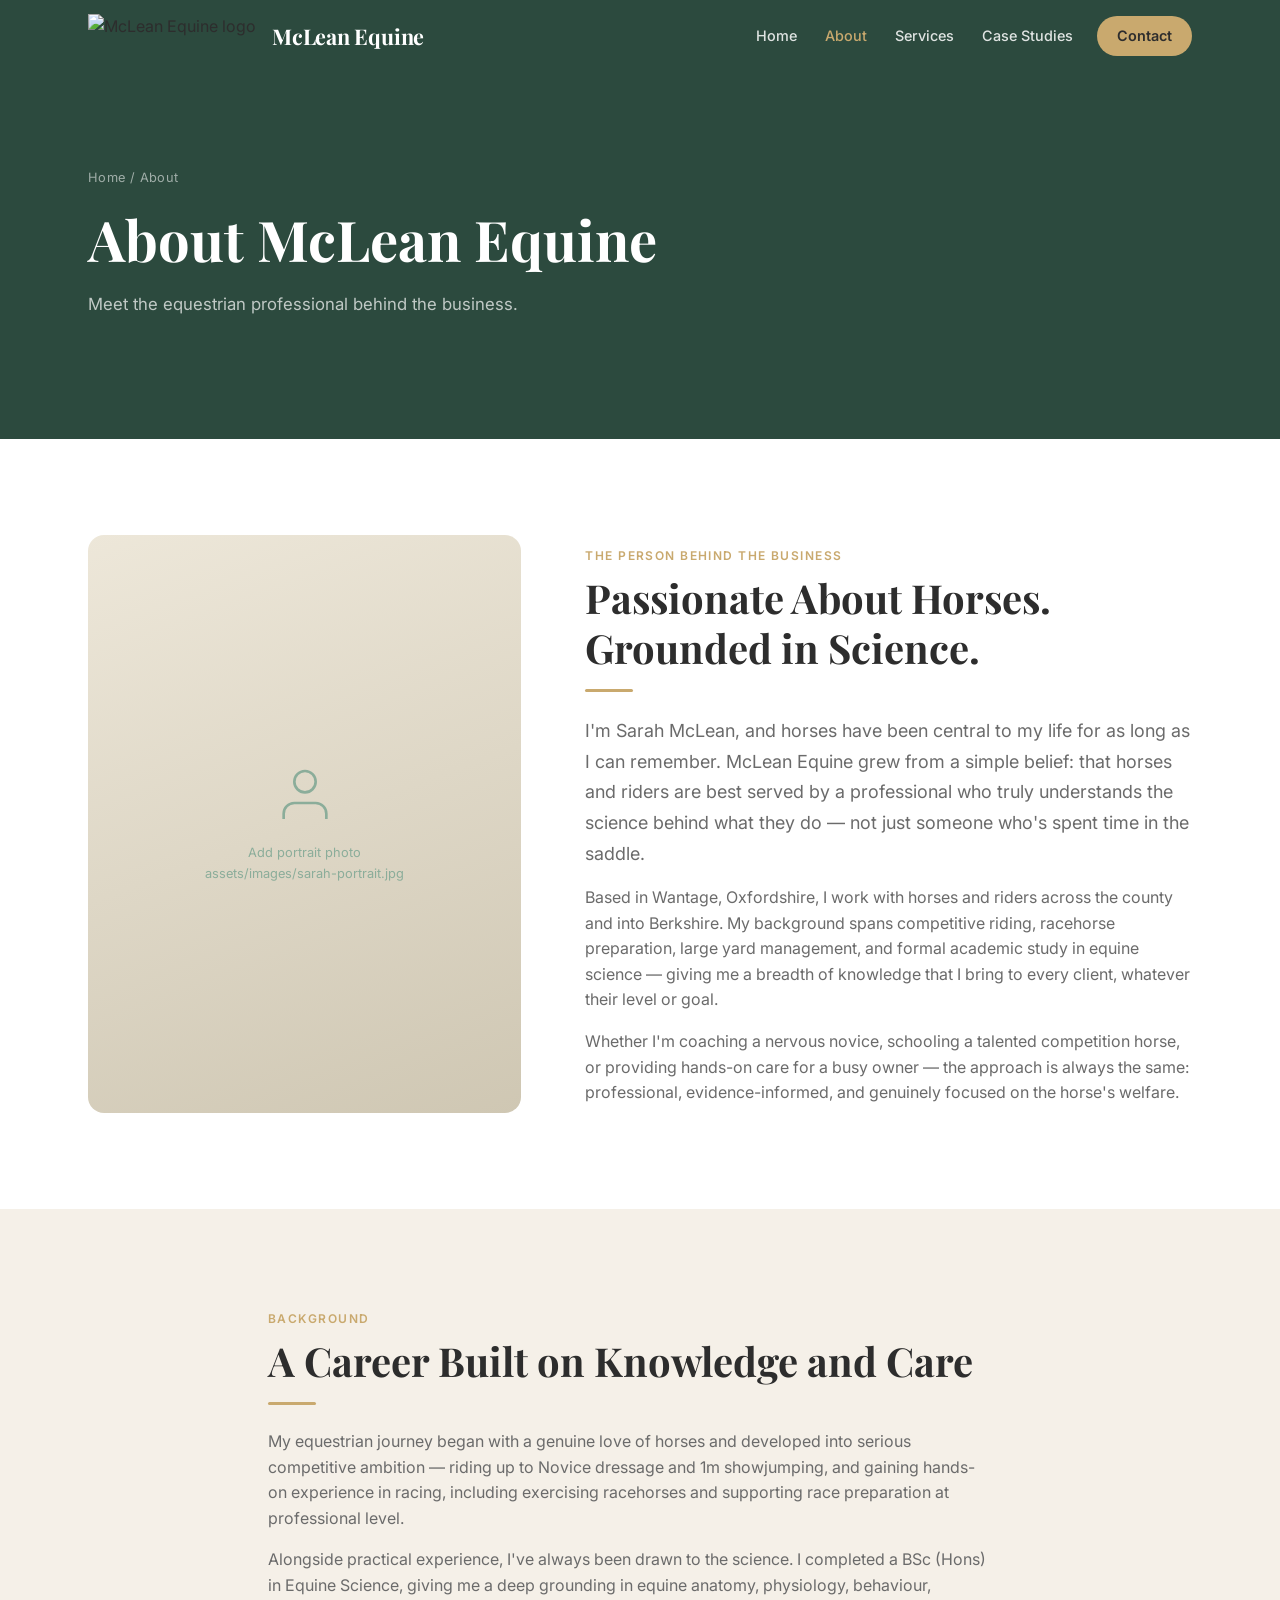
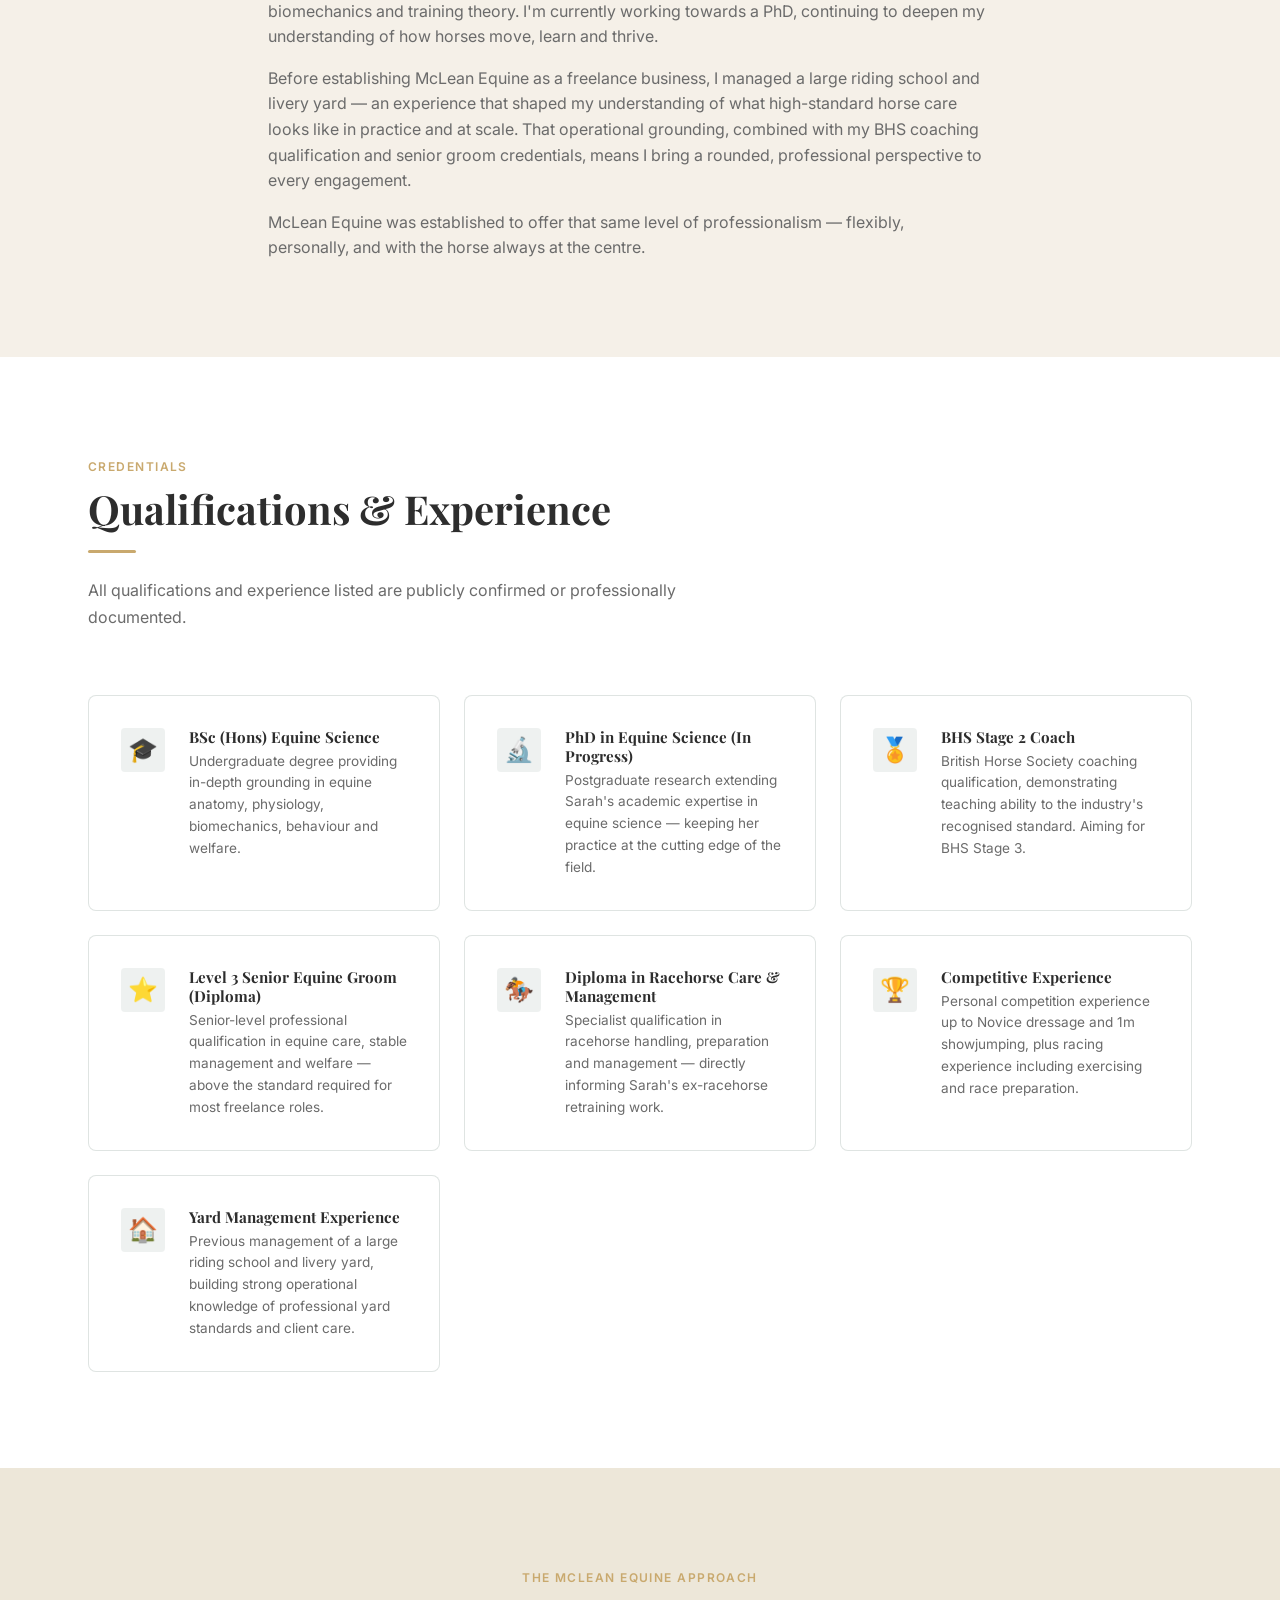
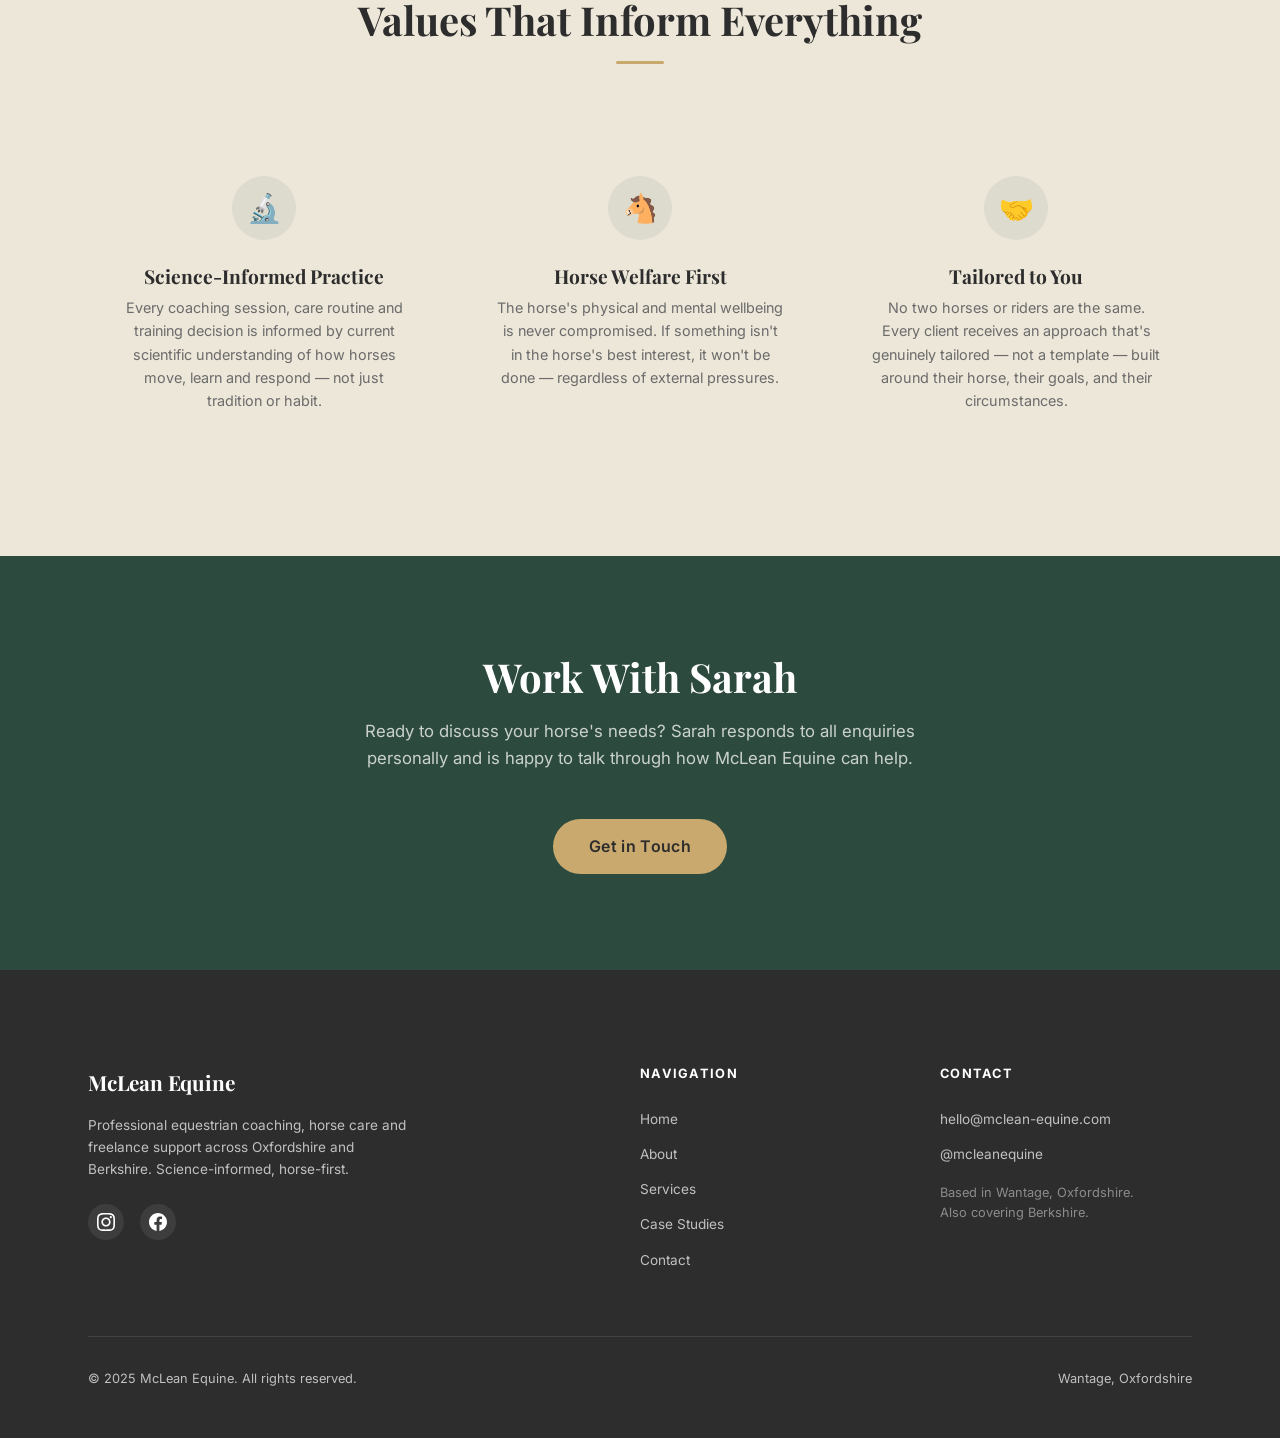
==== about.html @ bbc58761 "Build complete multi-page static McLean Equine website Agent-Logs-Url: https://github.com/Jadam00/Mc" ====
<!DOCTYPE html>
<html lang="en">
<head>
  <meta charset="UTF-8">
  <meta name="viewport" content="width=device-width, initial-scale=1.0">
  <title>About Sarah McLean | McLean Equine</title>
  <meta name="description" content="Meet Sarah McLean — BSc Equine Science, BHS Stage 2 Coach, Level 3 Senior Equine Groom. The person and qualifications behind McLean Equine in Oxfordshire.">
  <link rel="canonical" href="https://mclean-equine.com/about.html">
  <meta property="og:title" content="About Sarah McLean | McLean Equine">
  <meta property="og:description" content="Meet Sarah McLean — BSc Equine Science, BHS Stage 2 Coach, Level 3 Senior Equine Groom. The person and qualifications behind McLean Equine in Oxfordshire.">
  <meta property="og:type" content="website">
  <meta property="og:url" content="https://mclean-equine.com/about.html">
  <meta property="og:image" content="https://mclean-equine.com/assets/images/og-image.jpg">
  <meta name="twitter:card" content="summary_large_image">
  <link rel="preconnect" href="https://fonts.googleapis.com">
  <link rel="preconnect" href="https://fonts.gstatic.com" crossorigin>
  <link href="https://fonts.googleapis.com/css2?family=Playfair+Display:ital,wght@0,400;0,700;1,400&family=Inter:wght@400;500;600;700&display=swap" rel="stylesheet">
  <link rel="stylesheet" href="css/style.css">
</head>
<body>

  <a href="#main-content" class="skip-link">Skip to main content</a>

  <!-- ===================== HEADER ===================== -->
  <header class="site-header">
    <nav class="nav-container" aria-label="Main navigation">
      <div class="logo">
        <a href="index.html">
          <img src="assets/images/logo.png" alt="McLean Equine logo" class="logo-img">
          <span class="logo-text">McLean Equine</span>
        </a>
      </div>
      <button class="nav-toggle" aria-label="Toggle navigation" aria-expanded="false">
        <span></span><span></span><span></span>
      </button>
      <ul class="nav-links" role="list">
        <li><a href="index.html">Home</a></li>
        <li><a href="about.html">About</a></li>
        <li><a href="services.html">Services</a></li>
        <li><a href="case-studies.html">Case Studies</a></li>
        <li><a href="contact.html" class="nav-cta">Contact</a></li>
      </ul>
    </nav>
  </header>

  <main id="main-content">

    <!-- ===================== PAGE HERO ===================== -->
    <section class="page-hero">
      <div class="container">
        <p class="breadcrumb"><a href="index.html">Home</a> / About</p>
        <h1>About McLean Equine</h1>
        <p class="hero-subtitle">Meet the equestrian professional behind the business.</p>
      </div>
    </section>

    <!-- ===================== PERSONAL INTRO ===================== -->
    <section class="section bg-white">
      <div class="container">
        <div class="about-intro">
          <div class="about-image reveal">
            <div class="about-image-placeholder" aria-hidden="true">
              <!-- Replace with: assets/images/sarah-portrait.jpg -->
              <svg viewBox="0 0 24 24" fill="none" stroke="currentColor" stroke-width="1" width="64" height="64" aria-hidden="true">
                <path d="M20 21v-2a4 4 0 0 0-4-4H8a4 4 0 0 0-4 4v2"/><circle cx="12" cy="7" r="4"/>
              </svg>
              <span>Add portrait photo<br>assets/images/sarah-portrait.jpg</span>
            </div>
          </div>
          <div class="reveal">
            <span class="section-eyebrow">The Person Behind the Business</span>
            <h2 class="section-title">Passionate About Horses. Grounded in Science.</h2>
            <div class="section-rule left"></div>
            <p class="lead" style="margin-bottom:1rem">
              I'm Sarah McLean, and horses have been central to my life for as long as I can remember. McLean Equine grew from a simple belief: that horses and riders are best served by a professional who truly understands the science behind what they do — not just someone who's spent time in the saddle.
            </p>
            <p style="color:var(--color-text-light);margin-bottom:1rem">
              Based in Wantage, Oxfordshire, I work with horses and riders across the county and into Berkshire. My background spans competitive riding, racehorse preparation, large yard management, and formal academic study in equine science — giving me a breadth of knowledge that I bring to every client, whatever their level or goal.
            </p>
            <p style="color:var(--color-text-light)">
              Whether I'm coaching a nervous novice, schooling a talented competition horse, or providing hands-on care for a busy owner — the approach is always the same: professional, evidence-informed, and genuinely focused on the horse's welfare.
            </p>
          </div>
        </div>
      </div>
    </section>

    <!-- ===================== THE STORY ===================== -->
    <section class="section bg-cream">
      <div class="container" style="max-width:840px">
        <span class="section-eyebrow">Background</span>
        <h2 class="section-title">A Career Built on Knowledge and Care</h2>
        <div class="section-rule left"></div>
        <div class="reveal" style="display:flex;flex-direction:column;gap:1rem">
          <p style="color:var(--color-text-light)">
            My equestrian journey began with a genuine love of horses and developed into serious competitive ambition — riding up to Novice dressage and 1m showjumping, and gaining hands-on experience in racing, including exercising racehorses and supporting race preparation at professional level.
          </p>
          <p style="color:var(--color-text-light)">
            Alongside practical experience, I've always been drawn to the science. I completed a BSc (Hons) in Equine Science, giving me a deep grounding in equine anatomy, physiology, behaviour, biomechanics and training theory. I'm currently working towards a PhD, continuing to deepen my understanding of how horses move, learn and thrive.
          </p>
          <p style="color:var(--color-text-light)">
            Before establishing McLean Equine as a freelance business, I managed a large riding school and livery yard — an experience that shaped my understanding of what high-standard horse care looks like in practice and at scale. That operational grounding, combined with my BHS coaching qualification and senior groom credentials, means I bring a rounded, professional perspective to every engagement.
          </p>
          <p style="color:var(--color-text-light)">
            McLean Equine was established to offer that same level of professionalism — flexibly, personally, and with the horse always at the centre.
          </p>
        </div>
      </div>
    </section>

    <!-- ===================== QUALIFICATIONS ===================== -->
    <section class="section bg-white">
      <div class="container">
        <div class="section-header">
          <span class="section-eyebrow">Credentials</span>
          <h2 class="section-title">Qualifications &amp; Experience</h2>
          <div class="section-rule left"></div>
          <p class="section-subtitle">All qualifications and experience listed are publicly confirmed or professionally documented.</p>
        </div>
        <div class="qual-grid">
          <div class="qual-card reveal">
            <div class="qual-icon" aria-hidden="true">🎓</div>
            <div>
              <h4>BSc (Hons) Equine Science</h4>
              <p>Undergraduate degree providing in-depth grounding in equine anatomy, physiology, biomechanics, behaviour and welfare.</p>
            </div>
          </div>
          <div class="qual-card reveal">
            <div class="qual-icon" aria-hidden="true">🔬</div>
            <div>
              <h4>PhD in Equine Science (In Progress)</h4>
              <p>Postgraduate research extending Sarah's academic expertise in equine science — keeping her practice at the cutting edge of the field.</p>
            </div>
          </div>
          <div class="qual-card reveal">
            <div class="qual-icon" aria-hidden="true">🏅</div>
            <div>
              <h4>BHS Stage 2 Coach</h4>
              <p>British Horse Society coaching qualification, demonstrating teaching ability to the industry's recognised standard. Aiming for BHS Stage 3.</p>
            </div>
          </div>
          <div class="qual-card reveal">
            <div class="qual-icon" aria-hidden="true">⭐</div>
            <div>
              <h4>Level 3 Senior Equine Groom (Diploma)</h4>
              <p>Senior-level professional qualification in equine care, stable management and welfare — above the standard required for most freelance roles.</p>
            </div>
          </div>
          <div class="qual-card reveal">
            <div class="qual-icon" aria-hidden="true">🏇</div>
            <div>
              <h4>Diploma in Racehorse Care &amp; Management</h4>
              <p>Specialist qualification in racehorse handling, preparation and management — directly informing Sarah's ex-racehorse retraining work.</p>
            </div>
          </div>
          <div class="qual-card reveal">
            <div class="qual-icon" aria-hidden="true">🏆</div>
            <div>
              <h4>Competitive Experience</h4>
              <p>Personal competition experience up to Novice dressage and 1m showjumping, plus racing experience including exercising and race preparation.</p>
            </div>
          </div>
          <div class="qual-card reveal">
            <div class="qual-icon" aria-hidden="true">🏠</div>
            <div>
              <h4>Yard Management Experience</h4>
              <p>Previous management of a large riding school and livery yard, building strong operational knowledge of professional yard standards and client care.</p>
            </div>
          </div>
        </div>
      </div>
    </section>

    <!-- ===================== VALUES ===================== -->
    <section class="section bg-cream-dark">
      <div class="container">
        <div class="section-header centered">
          <span class="section-eyebrow">The McLean Equine Approach</span>
          <h2 class="section-title">Values That Inform Everything</h2>
          <div class="section-rule centered"></div>
        </div>
        <div class="trust-grid">
          <div class="trust-card reveal">
            <div class="trust-icon" aria-hidden="true">🔬</div>
            <h3>Science-Informed Practice</h3>
            <p>Every coaching session, care routine and training decision is informed by current scientific understanding of how horses move, learn and respond — not just tradition or habit.</p>
          </div>
          <div class="trust-card reveal">
            <div class="trust-icon" aria-hidden="true">🐴</div>
            <h3>Horse Welfare First</h3>
            <p>The horse's physical and mental wellbeing is never compromised. If something isn't in the horse's best interest, it won't be done — regardless of external pressures.</p>
          </div>
          <div class="trust-card reveal">
            <div class="trust-icon" aria-hidden="true">🤝</div>
            <h3>Tailored to You</h3>
            <p>No two horses or riders are the same. Every client receives an approach that's genuinely tailored — not a template — built around their horse, their goals, and their circumstances.</p>
          </div>
        </div>
      </div>
    </section>

    <!-- ===================== CTA ===================== -->
    <section class="cta-section">
      <div class="container">
        <h2>Work With Sarah</h2>
        <p>Ready to discuss your horse's needs? Sarah responds to all enquiries personally and is happy to talk through how McLean Equine can help.</p>
        <a href="contact.html" class="btn btn-primary btn-lg">Get in Touch</a>
      </div>
    </section>

  </main>

  <!-- ===================== FOOTER ===================== -->
  <footer class="site-footer">
    <div class="container">
      <div class="footer-grid">
        <div class="footer-brand">
          <span class="logo-text">McLean Equine</span>
          <p>Professional equestrian coaching, horse care and freelance support across Oxfordshire and Berkshire. Science-informed, horse-first.</p>
          <div class="footer-socials">
            <a href="https://www.instagram.com/mcleanequine/" aria-label="McLean Equine on Instagram" rel="noopener noreferrer" target="_blank">
              <svg viewBox="0 0 24 24" aria-hidden="true"><path d="M12 2.163c3.204 0 3.584.012 4.85.07 3.252.148 4.771 1.691 4.919 4.919.058 1.265.069 1.645.069 4.849 0 3.205-.012 3.584-.069 4.849-.149 3.225-1.664 4.771-4.919 4.919-1.266.058-1.644.07-4.85.07-3.204 0-3.584-.012-4.849-.07-3.26-.149-4.771-1.699-4.919-4.92-.058-1.265-.07-1.644-.07-4.849 0-3.204.013-3.583.07-4.849.149-3.227 1.664-4.771 4.919-4.919 1.266-.057 1.645-.069 4.849-.069zm0-2.163c-3.259 0-3.667.014-4.947.072-4.358.2-6.78 2.618-6.98 6.98-.059 1.281-.073 1.689-.073 4.948 0 3.259.014 3.668.072 4.948.2 4.358 2.618 6.78 6.98 6.98 1.281.058 1.689.072 4.948.072 3.259 0 3.668-.014 4.948-.072 4.354-.2 6.782-2.618 6.979-6.98.059-1.28.073-1.689.073-4.948 0-3.259-.014-3.667-.072-4.947-.196-4.354-2.617-6.78-6.979-6.98-1.281-.059-1.69-.073-4.949-.073zm0 5.838c-3.403 0-6.162 2.759-6.162 6.162s2.759 6.163 6.162 6.163 6.162-2.759 6.162-6.163c0-3.403-2.759-6.162-6.162-6.162zm0 10.162c-2.209 0-4-1.79-4-4 0-2.209 1.791-4 4-4s4 1.791 4 4c0 2.21-1.791 4-4 4zm6.406-11.845c-.796 0-1.441.645-1.441 1.44s.645 1.44 1.441 1.44c.795 0 1.439-.645 1.439-1.44s-.644-1.44-1.439-1.44z"/></svg>
            </a>
            <a href="https://www.facebook.com/mcleanequine/" aria-label="McLean Equine on Facebook" rel="noopener noreferrer" target="_blank">
              <svg viewBox="0 0 24 24" aria-hidden="true"><path d="M24 12.073c0-6.627-5.373-12-12-12s-12 5.373-12 12c0 5.99 4.388 10.954 10.125 11.854v-8.385H7.078v-3.47h3.047V9.43c0-3.007 1.792-4.669 4.533-4.669 1.312 0 2.686.235 2.686.235v2.953H15.83c-1.491 0-1.956.925-1.956 1.874v2.25h3.328l-.532 3.47h-2.796v8.385C19.612 23.027 24 18.062 24 12.073z"/></svg>
            </a>
          </div>
        </div>
        <div class="footer-col">
          <h4>Navigation</h4>
          <ul>
            <li><a href="index.html">Home</a></li>
            <li><a href="about.html">About</a></li>
            <li><a href="services.html">Services</a></li>
            <li><a href="case-studies.html">Case Studies</a></li>
            <li><a href="contact.html">Contact</a></li>
          </ul>
        </div>
        <div class="footer-col">
          <h4>Contact</h4>
          <ul>
            <li><a href="mailto:hello@mclean-equine.com">hello@mclean-equine.com</a></li>
            <li><a href="https://www.instagram.com/mcleanequine/" rel="noopener noreferrer" target="_blank">@mcleanequine</a></li>
          </ul>
          <p style="margin-top:1rem;font-size:0.8rem;color:rgba(255,255,255,0.45)">Based in Wantage, Oxfordshire.<br>Also covering Berkshire.</p>
        </div>
      </div>
      <div class="footer-bottom">
        <span>© 2025 McLean Equine. All rights reserved.</span>
        <span>Wantage, Oxfordshire</span>
      </div>
    </div>
  </footer>

  <script src="js/main.js"></script>
</body>
</html>
---- css/style.css ----
/* ============================================================
   McLean Equine — style.css
   ============================================================ */

/* ------------------------------------------------------------
   Custom Properties
   ------------------------------------------------------------ */
:root {
  /* Colours */
  --color-green:      #2C4A3E;
  --color-green-dark: #1e3329;
  --color-charcoal:   #2D2D2D;
  --color-cream:      #F5F0E8;
  --color-cream-dark: #ede7d9;
  --color-sage:       #8BAD9A;
  --color-gold:       #C9A96E;
  --color-gold-dark:  #b8934f;
  --color-white:      #FFFFFF;
  --color-text-light: #6b6b6b;
  --color-border:     rgba(44, 74, 62, 0.15);

  /* Typography */
  --font-heading: 'Playfair Display', Georgia, serif;
  --font-body:    'Inter', system-ui, -apple-system, sans-serif;

  /* Spacing scale */
  --space-xs:  0.5rem;
  --space-sm:  1rem;
  --space-md:  1.5rem;
  --space-lg:  2rem;
  --space-xl:  3rem;
  --space-2xl: 4rem;
  --space-3xl: 6rem;

  /* Shadows */
  --shadow-sm: 0 1px 3px rgba(0,0,0,0.08), 0 1px 2px rgba(0,0,0,0.04);
  --shadow-md: 0 4px 12px rgba(0,0,0,0.12), 0 2px 4px rgba(0,0,0,0.06);
  --shadow-lg: 0 8px 32px rgba(0,0,0,0.16), 0 4px 8px rgba(0,0,0,0.08);

  /* Transitions */
  --transition-fast: 150ms ease;
  --transition-base: 250ms ease;
  --transition-slow: 400ms ease;

  /* Radii */
  --radius-sm:   4px;
  --radius-md:   8px;
  --radius-lg:   16px;
  --radius-full: 9999px;

  /* Layout */
  --max-width:     1200px;
  --header-height: 72px;
}

/* ------------------------------------------------------------
   Reset / Base
   ------------------------------------------------------------ */
*, *::before, *::after {
  box-sizing: border-box;
  margin: 0;
  padding: 0;
}

html {
  font-size: 16px;
  -webkit-text-size-adjust: 100%;
}

@media (prefers-reduced-motion: no-preference) {
  html { scroll-behavior: smooth; }
}

body {
  font-family: var(--font-body);
  color: var(--color-charcoal);
  background-color: var(--color-cream);
  line-height: 1.6;
  -webkit-font-smoothing: antialiased;
  -moz-osx-font-smoothing: grayscale;
}

img, svg { display: block; max-width: 100%; }
a { color: inherit; text-decoration: none; }
ul { list-style: none; }
button { cursor: pointer; font-family: inherit; border: none; background: none; }

/* ------------------------------------------------------------
   Skip link
   ------------------------------------------------------------ */
.skip-link {
  position: absolute;
  top: -100%;
  left: 0;
  padding: var(--space-xs) var(--space-sm);
  background: var(--color-gold);
  color: var(--color-charcoal);
  font-weight: 600;
  z-index: 9999;
  border-radius: 0 0 var(--radius-sm) 0;
}
.skip-link:focus { top: 0; }

/* ------------------------------------------------------------
   Typography
   ------------------------------------------------------------ */
h1, h2, h3, h4, h5, h6 {
  font-family: var(--font-heading);
  line-height: 1.25;
  color: var(--color-charcoal);
}

h1 { font-size: clamp(2rem, 5vw, 3.5rem); }
h2 { font-size: clamp(1.6rem, 3.5vw, 2.5rem); }
h3 { font-size: clamp(1.2rem, 2.5vw, 1.6rem); }
h4 { font-size: 1.15rem; }

p { max-width: 72ch; }

.lead {
  font-size: 1.125rem;
  line-height: 1.7;
  color: var(--color-text-light);
}

.section-eyebrow {
  display: inline-block;
  font-size: 0.75rem;
  font-weight: 600;
  letter-spacing: 0.12em;
  text-transform: uppercase;
  color: var(--color-gold);
  margin-bottom: var(--space-xs);
}

.section-title { margin-bottom: var(--space-xs); }

.section-subtitle {
  font-size: 1rem;
  color: var(--color-text-light);
  max-width: 60ch;
  line-height: 1.7;
}

.section-rule {
  width: 48px;
  height: 3px;
  background: var(--color-gold);
  border-radius: var(--radius-full);
  margin: var(--space-sm) 0 var(--space-md);
}
.section-rule.centered { margin-left: auto; margin-right: auto; }
.section-rule.left { margin-left: 0; }

/* ------------------------------------------------------------
   Layout helpers
   ------------------------------------------------------------ */
.container {
  width: 100%;
  max-width: var(--max-width);
  margin-inline: auto;
  padding-inline: var(--space-md);
}

@media (min-width: 768px) {
  .container { padding-inline: var(--space-xl); }
}

.section {
  padding-block: var(--space-3xl);
}

.section-header { margin-bottom: var(--space-2xl); }
.section-header.centered { text-align: center; }
.section-header.centered .section-subtitle { margin-inline: auto; }

.bg-white      { background: var(--color-white); }
.bg-cream      { background: var(--color-cream); }
.bg-cream-dark { background: var(--color-cream-dark); }
.bg-green      { background: var(--color-green); color: var(--color-white); }

.text-center { text-align: center; }

/* ------------------------------------------------------------
   Buttons
   ------------------------------------------------------------ */
.btn {
  display: inline-flex;
  align-items: center;
  gap: var(--space-xs);
  padding: 0.75rem 1.75rem;
  border-radius: var(--radius-full);
  font-family: var(--font-body);
  font-size: 0.9rem;
  font-weight: 600;
  letter-spacing: 0.02em;
  transition: background var(--transition-base), color var(--transition-base),
              border-color var(--transition-base), box-shadow var(--transition-base),
              transform var(--transition-fast);
}

.btn:focus-visible {
  outline: 3px solid var(--color-gold);
  outline-offset: 3px;
}

.btn:active { transform: translateY(1px); }

.btn-primary {
  background: var(--color-gold);
  color: var(--color-charcoal);
}
.btn-primary:hover {
  background: var(--color-gold-dark);
  box-shadow: var(--shadow-md);
}

.btn-secondary {
  background: transparent;
  color: var(--color-white);
  border: 2px solid rgba(255,255,255,0.7);
}
.btn-secondary:hover {
  background: rgba(255,255,255,0.1);
  border-color: var(--color-white);
}

.btn-outline {
  background: transparent;
  color: var(--color-green);
  border: 2px solid var(--color-green);
}
.btn-outline:hover {
  background: var(--color-green);
  color: var(--color-white);
}

.btn-ghost {
  background: transparent;
  color: var(--color-gold);
  padding-left: 0;
  padding-right: 0;
  border-radius: 0;
  border-bottom: 2px solid transparent;
}
.btn-ghost:hover { border-bottom-color: var(--color-gold); }

.btn-lg { padding: 0.9rem 2.25rem; font-size: 1rem; }
.btn-sm { padding: 0.5rem 1.25rem; font-size: 0.8rem; }

@media (prefers-reduced-motion: reduce) {
  .btn { transition: none; }
}

/* ------------------------------------------------------------
   Header / Nav
   ------------------------------------------------------------ */
.site-header {
  position: sticky;
  top: 0;
  z-index: 100;
  height: var(--header-height);
  background: var(--color-green);
  transition: box-shadow var(--transition-base);
}

.site-header.scrolled {
  box-shadow: 0 2px 16px rgba(0,0,0,0.25);
}

.nav-container {
  display: flex;
  align-items: center;
  justify-content: space-between;
  height: 100%;
  max-width: var(--max-width);
  margin-inline: auto;
  padding-inline: var(--space-md);
}

@media (min-width: 768px) {
  .nav-container { padding-inline: var(--space-xl); }
}

/* Logo */
.logo a {
  display: flex;
  align-items: center;
  gap: var(--space-sm);
}

.logo-img {
  height: 44px;
  width: auto;
  object-fit: contain;
}

.logo-text {
  font-family: var(--font-heading);
  font-size: 1.35rem;
  font-weight: 700;
  color: var(--color-white);
  letter-spacing: -0.01em;
  white-space: nowrap;
}

/* Nav links */
.nav-links {
  display: none;
  flex-direction: column;
  position: fixed;
  inset: var(--header-height) 0 0 0;
  background: var(--color-green-dark);
  padding: var(--space-lg);
  gap: 0;
  overflow-y: auto;
  z-index: 99;
}

.nav-links.is-open { display: flex; }

.nav-links li a {
  display: block;
  padding: var(--space-sm) 0;
  font-size: 1.1rem;
  font-weight: 500;
  color: rgba(255,255,255,0.85);
  border-bottom: 1px solid rgba(255,255,255,0.1);
  transition: color var(--transition-fast), padding-left var(--transition-fast);
}

.nav-links li:last-child a { border-bottom: none; }

.nav-links li a:hover,
.nav-links li a.active {
  color: var(--color-gold);
  padding-left: var(--space-xs);
}

.nav-links li a.nav-cta {
  display: inline-flex;
  margin-top: var(--space-sm);
  padding: 0.6rem 1.5rem;
  background: var(--color-gold);
  color: var(--color-charcoal);
  border-radius: var(--radius-full);
  font-weight: 600;
  border-bottom: none;
}
.nav-links li a.nav-cta:hover { background: var(--color-gold-dark); padding-left: 1.5rem; }

@media (min-width: 768px) {
  .nav-links {
    display: flex;
    flex-direction: row;
    position: static;
    background: transparent;
    padding: 0;
    gap: 0.25rem;
    align-items: center;
  }

  .nav-links li a {
    padding: 0.4rem 0.75rem;
    font-size: 0.9rem;
    border-bottom: none;
  }

  .nav-links li a:hover,
  .nav-links li a.active {
    padding-left: 0.75rem;
  }

  .nav-links li a.nav-cta {
    margin-top: 0;
    margin-left: var(--space-xs);
    padding: 0.5rem 1.25rem;
  }
}

/* Hamburger */
.nav-toggle {
  display: flex;
  flex-direction: column;
  justify-content: space-between;
  width: 26px;
  height: 18px;
  padding: 0;
}

.nav-toggle span {
  display: block;
  height: 2px;
  background: var(--color-white);
  border-radius: 2px;
  transition: transform var(--transition-base), opacity var(--transition-base);
  transform-origin: center;
}

.nav-toggle[aria-expanded="true"] span:nth-child(1) {
  transform: translateY(8px) rotate(45deg);
}
.nav-toggle[aria-expanded="true"] span:nth-child(2) {
  opacity: 0;
}
.nav-toggle[aria-expanded="true"] span:nth-child(3) {
  transform: translateY(-8px) rotate(-45deg);
}

.nav-toggle:focus-visible {
  outline: 2px solid var(--color-gold);
  outline-offset: 4px;
  border-radius: var(--radius-sm);
}

@media (min-width: 768px) {
  .nav-toggle { display: none; }
}

/* ------------------------------------------------------------
   Hero
   ------------------------------------------------------------ */
.hero {
  position: relative;
  min-height: 90vh;
  display: flex;
  align-items: center;
  background-color: var(--color-green-dark);
  background-image:
    linear-gradient(
      160deg,
      rgba(30, 51, 41, 0.92) 0%,
      rgba(44, 74, 62, 0.75) 50%,
      rgba(30, 51, 41, 0.88) 100%
    ),
    url('../assets/images/hero-bg.jpg');
  background-size: cover;
  background-position: center;
  overflow: hidden;
}

.hero::after {
  content: '';
  position: absolute;
  bottom: 0;
  left: 0;
  right: 0;
  height: 80px;
  background: linear-gradient(to bottom, transparent, var(--color-cream));
  pointer-events: none;
}

.hero-content {
  position: relative;
  z-index: 1;
  max-width: 760px;
}

.hero-eyebrow {
  display: inline-block;
  font-size: 0.75rem;
  font-weight: 600;
  letter-spacing: 0.15em;
  text-transform: uppercase;
  color: var(--color-sage);
  margin-bottom: var(--space-sm);
}

.hero-title {
  font-family: var(--font-heading);
  font-size: clamp(2.4rem, 6vw, 4.25rem);
  font-weight: 700;
  color: var(--color-white);
  line-height: 1.15;
  margin-bottom: var(--space-md);
}

.hero-title .highlight { color: var(--color-gold); }

.hero-subtitle {
  font-size: clamp(1rem, 1.5vw, 1.2rem);
  color: rgba(255,255,255,0.82);
  line-height: 1.7;
  max-width: 58ch;
  margin-bottom: var(--space-xl);
}

.hero-actions {
  display: flex;
  flex-wrap: wrap;
  gap: var(--space-sm);
}

/* Page hero (inner pages) */
.page-hero {
  background: var(--color-green);
  padding-block: var(--space-3xl) calc(var(--space-3xl) - var(--space-md));
}

.page-hero .breadcrumb {
  font-size: 0.8rem;
  color: rgba(255,255,255,0.55);
  margin-bottom: var(--space-sm);
  letter-spacing: 0.03em;
}

.page-hero .breadcrumb a {
  color: rgba(255,255,255,0.55);
  transition: color var(--transition-fast);
}
.page-hero .breadcrumb a:hover { color: var(--color-gold); }

.page-hero h1 {
  color: var(--color-white);
  margin-bottom: var(--space-sm);
}

.page-hero .hero-subtitle {
  color: rgba(255,255,255,0.7);
  font-size: 1.05rem;
}

/* ------------------------------------------------------------
   Brand intro (homepage)
   ------------------------------------------------------------ */
.brand-intro .two-col {
  display: grid;
  gap: var(--space-2xl);
  align-items: center;
}

@media (min-width: 768px) {
  .brand-intro .two-col { grid-template-columns: 1fr 1fr; }
}

.brand-intro-image {
  position: relative;
  aspect-ratio: 4/3;
  background: var(--color-cream-dark);
  border-radius: var(--radius-lg);
  overflow: hidden;
}

.brand-intro-image img {
  width: 100%;
  height: 100%;
  object-fit: cover;
}

.brand-intro-image-placeholder {
  width: 100%;
  height: 100%;
  display: flex;
  align-items: center;
  justify-content: center;
  flex-direction: column;
  gap: var(--space-sm);
  color: var(--color-sage);
  font-size: 0.8rem;
  text-align: center;
  padding: var(--space-lg);
  background: linear-gradient(135deg, var(--color-cream-dark) 0%, #d8d0c0 100%);
}

.brand-intro-image-placeholder svg {
  width: 64px;
  height: 64px;
  opacity: 0.4;
}

/* ------------------------------------------------------------
   Service cards
   ------------------------------------------------------------ */
.services-grid {
  display: grid;
  gap: var(--space-md);
  grid-template-columns: 1fr;
}

@media (min-width: 640px) {
  .services-grid { grid-template-columns: repeat(2, 1fr); }
}

@media (min-width: 1024px) {
  .services-grid { grid-template-columns: repeat(4, 1fr); }
}

.service-card {
  background: var(--color-white);
  border-radius: var(--radius-lg);
  padding: var(--space-lg);
  box-shadow: var(--shadow-sm);
  border: 1px solid var(--color-border);
  transition: box-shadow var(--transition-base), transform var(--transition-base);
  display: flex;
  flex-direction: column;
}

.service-card:hover {
  box-shadow: var(--shadow-md);
  transform: translateY(-3px);
}

.service-card-icon {
  width: 52px;
  height: 52px;
  background: linear-gradient(135deg, var(--color-green) 0%, var(--color-sage) 100%);
  border-radius: var(--radius-md);
  display: flex;
  align-items: center;
  justify-content: center;
  margin-bottom: var(--space-md);
  font-size: 1.5rem;
  flex-shrink: 0;
}

.service-card h3 {
  font-size: 1.15rem;
  margin-bottom: var(--space-xs);
}

.service-card p {
  font-size: 0.9rem;
  color: var(--color-text-light);
  line-height: 1.6;
  flex: 1;
  margin-bottom: var(--space-md);
}

.service-card .btn-ghost {
  font-size: 0.85rem;
  font-weight: 600;
  color: var(--color-green);
  align-self: flex-start;
  border-bottom-color: transparent;
}
.service-card .btn-ghost:hover { border-bottom-color: var(--color-green); }

/* Services page full sections */
.service-section {
  padding-block: var(--space-2xl);
  border-bottom: 1px solid var(--color-border);
}

.service-section:last-of-type { border-bottom: none; }

.service-section-inner {
  display: grid;
  gap: var(--space-2xl);
  align-items: start;
}

@media (min-width: 768px) {
  .service-section-inner { grid-template-columns: 1fr 2fr; }
}

.service-meta {
  position: sticky;
  top: calc(var(--header-height) + var(--space-md));
}

.service-meta .service-icon-lg {
  width: 72px;
  height: 72px;
  background: linear-gradient(135deg, var(--color-green) 0%, var(--color-sage) 100%);
  border-radius: var(--radius-lg);
  display: flex;
  align-items: center;
  justify-content: center;
  font-size: 2rem;
  margin-bottom: var(--space-md);
}

.service-meta h2 { font-size: 1.75rem; margin-bottom: var(--space-xs); }

.service-body h3 {
  font-size: 1rem;
  font-weight: 600;
  color: var(--color-green);
  text-transform: uppercase;
  letter-spacing: 0.06em;
  margin-top: var(--space-lg);
  margin-bottom: var(--space-xs);
}

.service-body h3:first-child { margin-top: 0; }

.service-body p {
  color: var(--color-text-light);
  line-height: 1.7;
  margin-bottom: var(--space-sm);
  max-width: 65ch;
}

.service-body ul {
  list-style: none;
  padding: 0;
  margin-bottom: var(--space-sm);
}

.service-body ul li {
  padding: 0.3rem 0 0.3rem 1.4rem;
  position: relative;
  color: var(--color-text-light);
  font-size: 0.95rem;
}

.service-body ul li::before {
  content: '';
  position: absolute;
  left: 0;
  top: 0.7rem;
  width: 6px;
  height: 6px;
  background: var(--color-gold);
  border-radius: 50%;
}

.enquire-nudge {
  background: var(--color-cream-dark);
  border-left: 4px solid var(--color-gold);
  border-radius: 0 var(--radius-md) var(--radius-md) 0;
  padding: var(--space-md) var(--space-lg);
  margin-top: var(--space-lg);
}
.enquire-nudge p { margin: 0 0 var(--space-sm); font-size: 0.95rem; max-width: none; }

/* ------------------------------------------------------------
   Trust / Why choose
   ------------------------------------------------------------ */
.trust-grid {
  display: grid;
  gap: var(--space-md);
  grid-template-columns: 1fr;
}

@media (min-width: 640px) {
  .trust-grid { grid-template-columns: repeat(3, 1fr); }
}

.trust-card {
  text-align: center;
  padding: var(--space-xl) var(--space-lg);
}

.trust-icon {
  width: 64px;
  height: 64px;
  margin: 0 auto var(--space-md);
  background: rgba(44,74,62,0.08);
  border-radius: 50%;
  display: flex;
  align-items: center;
  justify-content: center;
  font-size: 1.75rem;
}

.trust-card h3 { margin-bottom: var(--space-xs); font-size: 1.2rem; }
.trust-card p { font-size: 0.9rem; color: var(--color-text-light); margin-inline: auto; }

/* ------------------------------------------------------------
   Case study cards
   ------------------------------------------------------------ */
.case-grid {
  display: grid;
  gap: var(--space-md);
}

@media (min-width: 640px) {
  .case-grid { grid-template-columns: repeat(2, 1fr); }
}

.case-card {
  background: var(--color-white);
  border-radius: var(--radius-lg);
  overflow: hidden;
  box-shadow: var(--shadow-sm);
  border: 1px solid var(--color-border);
  transition: box-shadow var(--transition-base), transform var(--transition-base);
  display: flex;
  flex-direction: column;
}

.case-card:hover {
  box-shadow: var(--shadow-md);
  transform: translateY(-3px);
}

.case-card-tag {
  display: inline-block;
  font-size: 0.7rem;
  font-weight: 700;
  letter-spacing: 0.1em;
  text-transform: uppercase;
  color: var(--color-gold-dark);
  background: rgba(201,169,110,0.12);
  padding: 0.3rem 0.75rem;
  border-radius: var(--radius-full);
  margin-bottom: var(--space-sm);
}

.case-card-body { padding: var(--space-lg); flex: 1; display: flex; flex-direction: column; }
.case-card-body h3 { font-size: 1.2rem; margin-bottom: var(--space-xs); }
.case-card-body p { font-size: 0.9rem; color: var(--color-text-light); flex: 1; }
.case-card-footer {
  padding: var(--space-md) var(--space-lg);
  border-top: 1px solid var(--color-border);
  display: flex;
  align-items: center;
  justify-content: space-between;
}
.case-card-footer .services-tag {
  font-size: 0.75rem;
  color: var(--color-text-light);
}

/* Full case study page */
.case-study-full {
  margin-bottom: var(--space-2xl);
  padding-bottom: var(--space-2xl);
  border-bottom: 1px solid var(--color-border);
}

.case-study-full:last-child { border-bottom: none; }

.case-header {
  display: flex;
  align-items: flex-start;
  gap: var(--space-md);
  margin-bottom: var(--space-xl);
  flex-wrap: wrap;
}

.case-number {
  font-family: var(--font-heading);
  font-size: 4rem;
  font-weight: 700;
  color: rgba(44,74,62,0.12);
  line-height: 1;
  flex-shrink: 0;
}

.case-header-text .case-tag { margin-bottom: var(--space-xs); }
.case-header-text h2 { font-size: clamp(1.4rem, 3vw, 2rem); }

.case-body {
  display: grid;
  gap: var(--space-xl);
}

@media (min-width: 768px) {
  .case-body { grid-template-columns: 2fr 1fr; }
}

.case-narrative h3 {
  font-size: 0.85rem;
  font-weight: 700;
  text-transform: uppercase;
  letter-spacing: 0.08em;
  color: var(--color-green);
  margin-bottom: var(--space-xs);
  margin-top: var(--space-lg);
}

.case-narrative h3:first-child { margin-top: 0; }

.case-narrative p {
  color: var(--color-text-light);
  line-height: 1.7;
  max-width: 65ch;
  margin-bottom: var(--space-sm);
}

.case-outcome {
  background: var(--color-green);
  color: var(--color-white);
  border-radius: var(--radius-lg);
  padding: var(--space-lg);
  height: fit-content;
}

.case-outcome h4 {
  font-size: 0.85rem;
  text-transform: uppercase;
  letter-spacing: 0.08em;
  color: var(--color-sage);
  margin-bottom: var(--space-sm);
}

.case-outcome p {
  font-size: 0.95rem;
  line-height: 1.6;
  color: rgba(255,255,255,0.85);
  max-width: none;
  margin-bottom: var(--space-sm);
}

.case-outcome .services-involved {
  margin-top: var(--space-sm);
  padding-top: var(--space-sm);
  border-top: 1px solid rgba(255,255,255,0.2);
  font-size: 0.8rem;
  color: rgba(255,255,255,0.55);
}

/* ------------------------------------------------------------
   Testimonials
   ------------------------------------------------------------ */
.testimonials-placeholder {
  text-align: center;
  padding: var(--space-2xl);
  background: var(--color-white);
  border-radius: var(--radius-lg);
  border: 2px dashed var(--color-border);
  max-width: 640px;
  margin-inline: auto;
}

.testimonials-placeholder p {
  color: var(--color-text-light);
  font-size: 1rem;
  margin-inline: auto;
  margin-bottom: var(--space-md);
}

/* ------------------------------------------------------------
   About page
   ------------------------------------------------------------ */
.about-intro {
  display: grid;
  gap: var(--space-2xl);
  align-items: center;
}

@media (min-width: 768px) {
  .about-intro { grid-template-columns: 1fr 1.4fr; }
}

.about-image {
  aspect-ratio: 3/4;
  background: var(--color-cream-dark);
  border-radius: var(--radius-lg);
  overflow: hidden;
  position: relative;
}

.about-image img { width: 100%; height: 100%; object-fit: cover; }

.about-image-placeholder {
  width: 100%;
  height: 100%;
  display: flex;
  align-items: center;
  justify-content: center;
  flex-direction: column;
  gap: var(--space-sm);
  color: var(--color-sage);
  font-size: 0.8rem;
  background: linear-gradient(160deg, var(--color-cream-dark) 0%, #cfc7b3 100%);
  padding: var(--space-lg);
  text-align: center;
}

.qual-grid {
  display: grid;
  gap: var(--space-md);
  grid-template-columns: 1fr;
}

@media (min-width: 640px) {
  .qual-grid { grid-template-columns: repeat(2, 1fr); }
}

@media (min-width: 1024px) {
  .qual-grid { grid-template-columns: repeat(3, 1fr); }
}

.qual-card {
  background: var(--color-white);
  border-radius: var(--radius-md);
  padding: var(--space-lg);
  border: 1px solid var(--color-border);
  display: flex;
  gap: var(--space-md);
  align-items: flex-start;
  transition: box-shadow var(--transition-base);
}

.qual-card:hover { box-shadow: var(--shadow-sm); }

.qual-icon {
  font-size: 1.5rem;
  flex-shrink: 0;
  width: 44px;
  height: 44px;
  background: rgba(44,74,62,0.08);
  border-radius: var(--radius-sm);
  display: flex;
  align-items: center;
  justify-content: center;
}

.qual-card h4 { font-size: 0.95rem; margin-bottom: 0.2rem; }
.qual-card p { font-size: 0.85rem; color: var(--color-text-light); max-width: none; }

/* ------------------------------------------------------------
   Contact page
   ------------------------------------------------------------ */
.contact-layout {
  display: grid;
  gap: var(--space-2xl);
}

@media (min-width: 768px) {
  .contact-layout { grid-template-columns: 1fr 1fr; }
}

.contact-method {
  display: flex;
  align-items: flex-start;
  gap: var(--space-md);
  padding: var(--space-md) 0;
  border-bottom: 1px solid var(--color-border);
}

.contact-method:last-child { border-bottom: none; }

.contact-icon {
  width: 48px;
  height: 48px;
  background: var(--color-green);
  border-radius: var(--radius-md);
  display: flex;
  align-items: center;
  justify-content: center;
  font-size: 1.25rem;
  flex-shrink: 0;
}

.contact-method-text h4 { font-size: 0.9rem; margin-bottom: 0.2rem; color: var(--color-green); }
.contact-method-text a {
  font-weight: 500;
  color: var(--color-charcoal);
  transition: color var(--transition-fast);
}
.contact-method-text a:hover { color: var(--color-gold-dark); }
.contact-method-text p { font-size: 0.85rem; color: var(--color-text-light); max-width: none; }

/* ------------------------------------------------------------
   FAQ accordion
   ------------------------------------------------------------ */
.faq-list {
  max-width: 800px;
}

.faq-item {
  border-bottom: 1px solid var(--color-border);
}

.faq-item:first-child { border-top: 1px solid var(--color-border); }

.faq-question {
  width: 100%;
  text-align: left;
  display: flex;
  justify-content: space-between;
  align-items: center;
  padding: var(--space-md) 0;
  font-size: 1rem;
  font-weight: 600;
  color: var(--color-charcoal);
  gap: var(--space-md);
  transition: color var(--transition-fast);
}

.faq-question:hover { color: var(--color-green); }

.faq-question:focus-visible {
  outline: 2px solid var(--color-gold);
  outline-offset: 2px;
  border-radius: var(--radius-sm);
}

.faq-chevron {
  width: 20px;
  height: 20px;
  flex-shrink: 0;
  transition: transform var(--transition-base);
  color: var(--color-sage);
}

.faq-item.is-open .faq-chevron { transform: rotate(180deg); }

.faq-answer {
  max-height: 0;
  overflow: hidden;
  transition: max-height var(--transition-slow), padding var(--transition-slow);
}

.faq-item.is-open .faq-answer {
  max-height: 300px;
}

.faq-answer-inner {
  padding-bottom: var(--space-md);
  font-size: 0.95rem;
  color: var(--color-text-light);
  line-height: 1.7;
  max-width: 65ch;
}

/* ------------------------------------------------------------
   CTA section
   ------------------------------------------------------------ */
.cta-section {
  background: var(--color-green);
  text-align: center;
  padding-block: var(--space-3xl);
}

.cta-section h2 { color: var(--color-white); margin-bottom: var(--space-sm); }
.cta-section p {
  color: rgba(255,255,255,0.75);
  font-size: 1.05rem;
  max-width: 54ch;
  margin-inline: auto;
  margin-bottom: var(--space-xl);
}

/* ------------------------------------------------------------
   Footer
   ------------------------------------------------------------ */
.site-footer {
  background: var(--color-charcoal);
  color: rgba(255,255,255,0.7);
  padding-block: var(--space-3xl) var(--space-xl);
}

.footer-grid {
  display: grid;
  gap: var(--space-xl);
  margin-bottom: var(--space-2xl);
}

@media (min-width: 640px) {
  .footer-grid { grid-template-columns: 2fr 1fr 1fr; }
}

.footer-brand .logo-text {
  font-family: var(--font-heading);
  font-size: 1.3rem;
  color: var(--color-white);
  display: block;
  margin-bottom: var(--space-sm);
}

.footer-brand p {
  font-size: 0.85rem;
  line-height: 1.6;
  max-width: 36ch;
  margin-bottom: var(--space-md);
}

.footer-socials {
  display: flex;
  gap: var(--space-sm);
}

.footer-socials a {
  width: 36px;
  height: 36px;
  background: rgba(255,255,255,0.08);
  border-radius: 50%;
  display: flex;
  align-items: center;
  justify-content: center;
  transition: background var(--transition-fast);
}
.footer-socials a:hover { background: var(--color-gold); }
.footer-socials svg { width: 18px; height: 18px; fill: currentColor; color: var(--color-white); }

.footer-col h4 {
  font-size: 0.8rem;
  text-transform: uppercase;
  letter-spacing: 0.1em;
  color: var(--color-white);
  margin-bottom: var(--space-md);
  font-family: var(--font-body);
}

.footer-col ul { display: flex; flex-direction: column; gap: 0.6rem; }
.footer-col ul li a { font-size: 0.85rem; transition: color var(--transition-fast); }
.footer-col ul li a:hover { color: var(--color-gold); }

.footer-bottom {
  border-top: 1px solid rgba(255,255,255,0.1);
  padding-top: var(--space-lg);
  display: flex;
  justify-content: space-between;
  align-items: center;
  flex-wrap: wrap;
  gap: var(--space-sm);
  font-size: 0.8rem;
}

/* ------------------------------------------------------------
   Scroll reveal
   ------------------------------------------------------------ */
.reveal {
  opacity: 0;
  transform: translateY(24px);
  transition: opacity var(--transition-slow), transform var(--transition-slow);
}

.reveal.is-visible {
  opacity: 1;
  transform: none;
}

@media (prefers-reduced-motion: reduce) {
  .reveal {
    opacity: 1;
    transform: none;
    transition: none;
  }
}

/* ------------------------------------------------------------
   Utilities
   ------------------------------------------------------------ */
.visually-hidden {
  position: absolute;
  width: 1px;
  height: 1px;
  padding: 0;
  margin: -1px;
  overflow: hidden;
  clip: rect(0,0,0,0);
  white-space: nowrap;
  border-width: 0;
}

/* Focus visible for interactive elements */
a:focus-visible,
button:focus-visible {
  outline: 3px solid var(--color-gold);
  outline-offset: 3px;
  border-radius: var(--radius-sm);
}
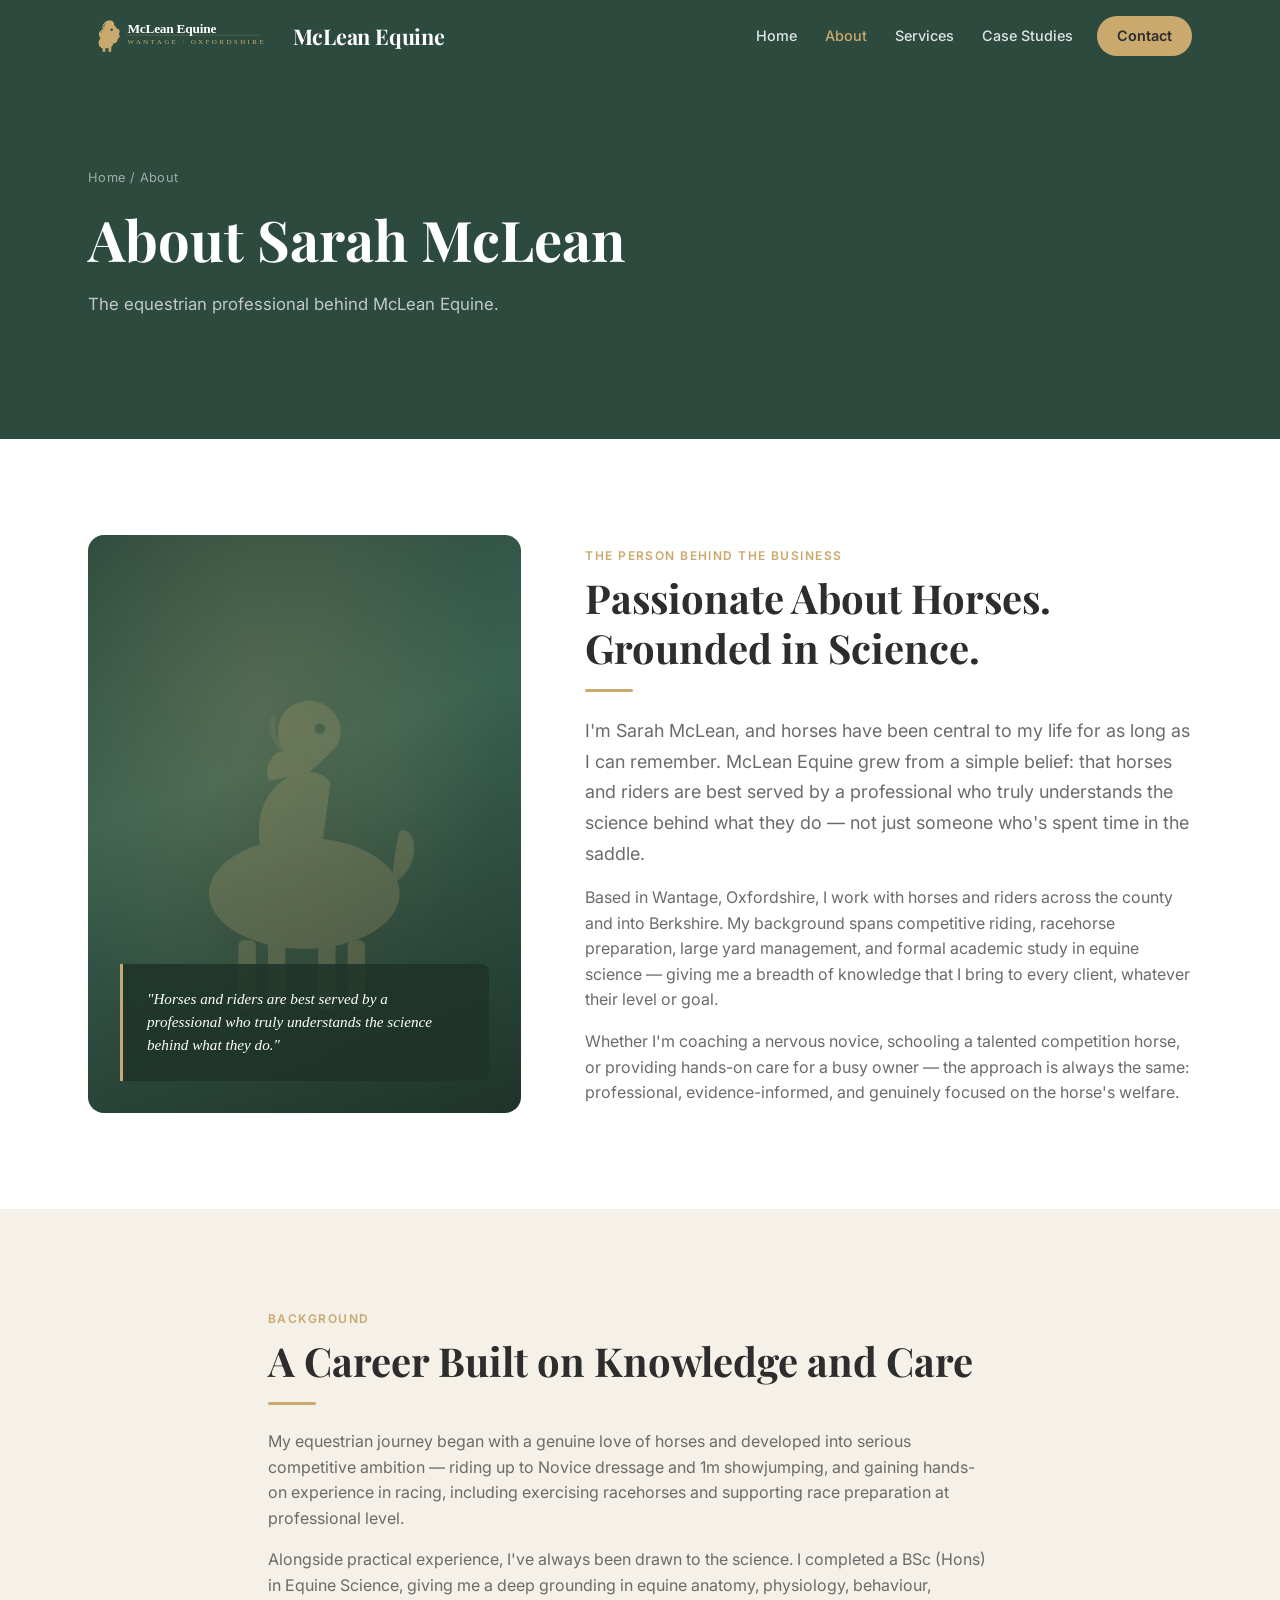
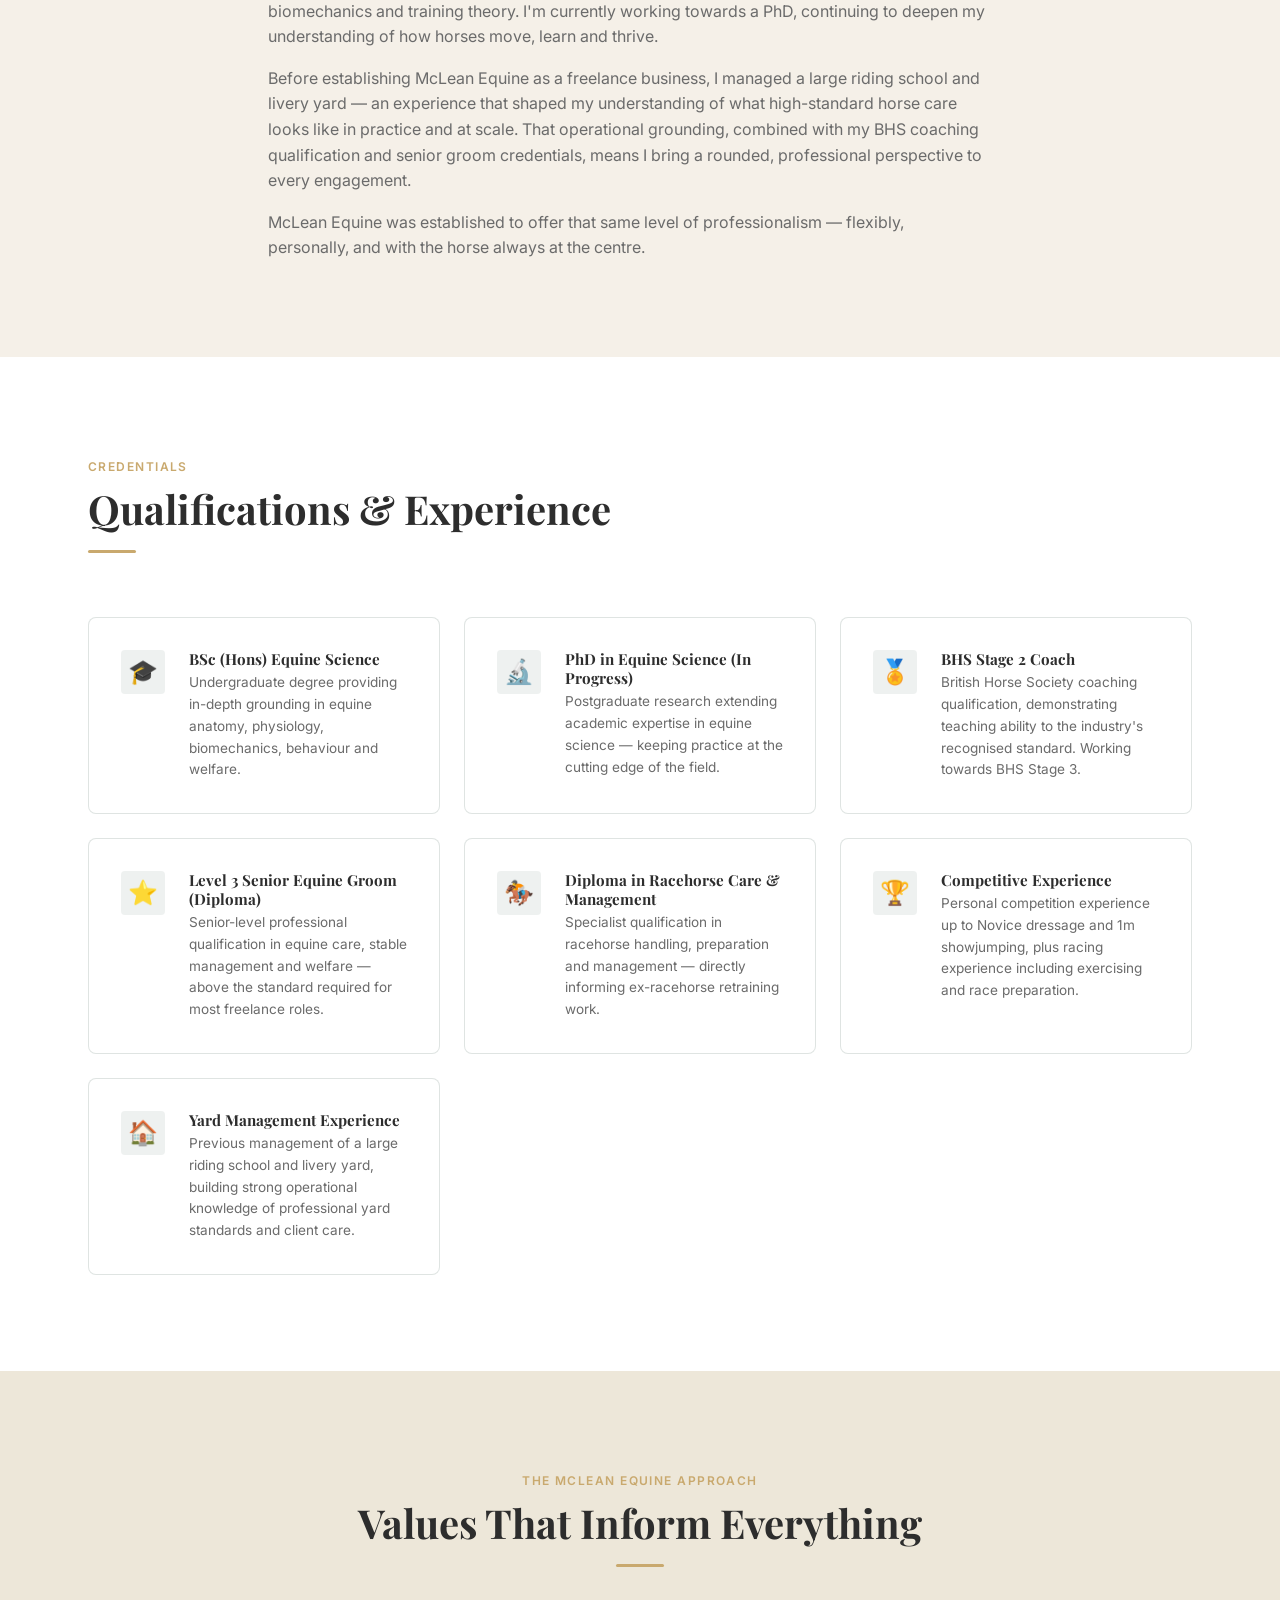
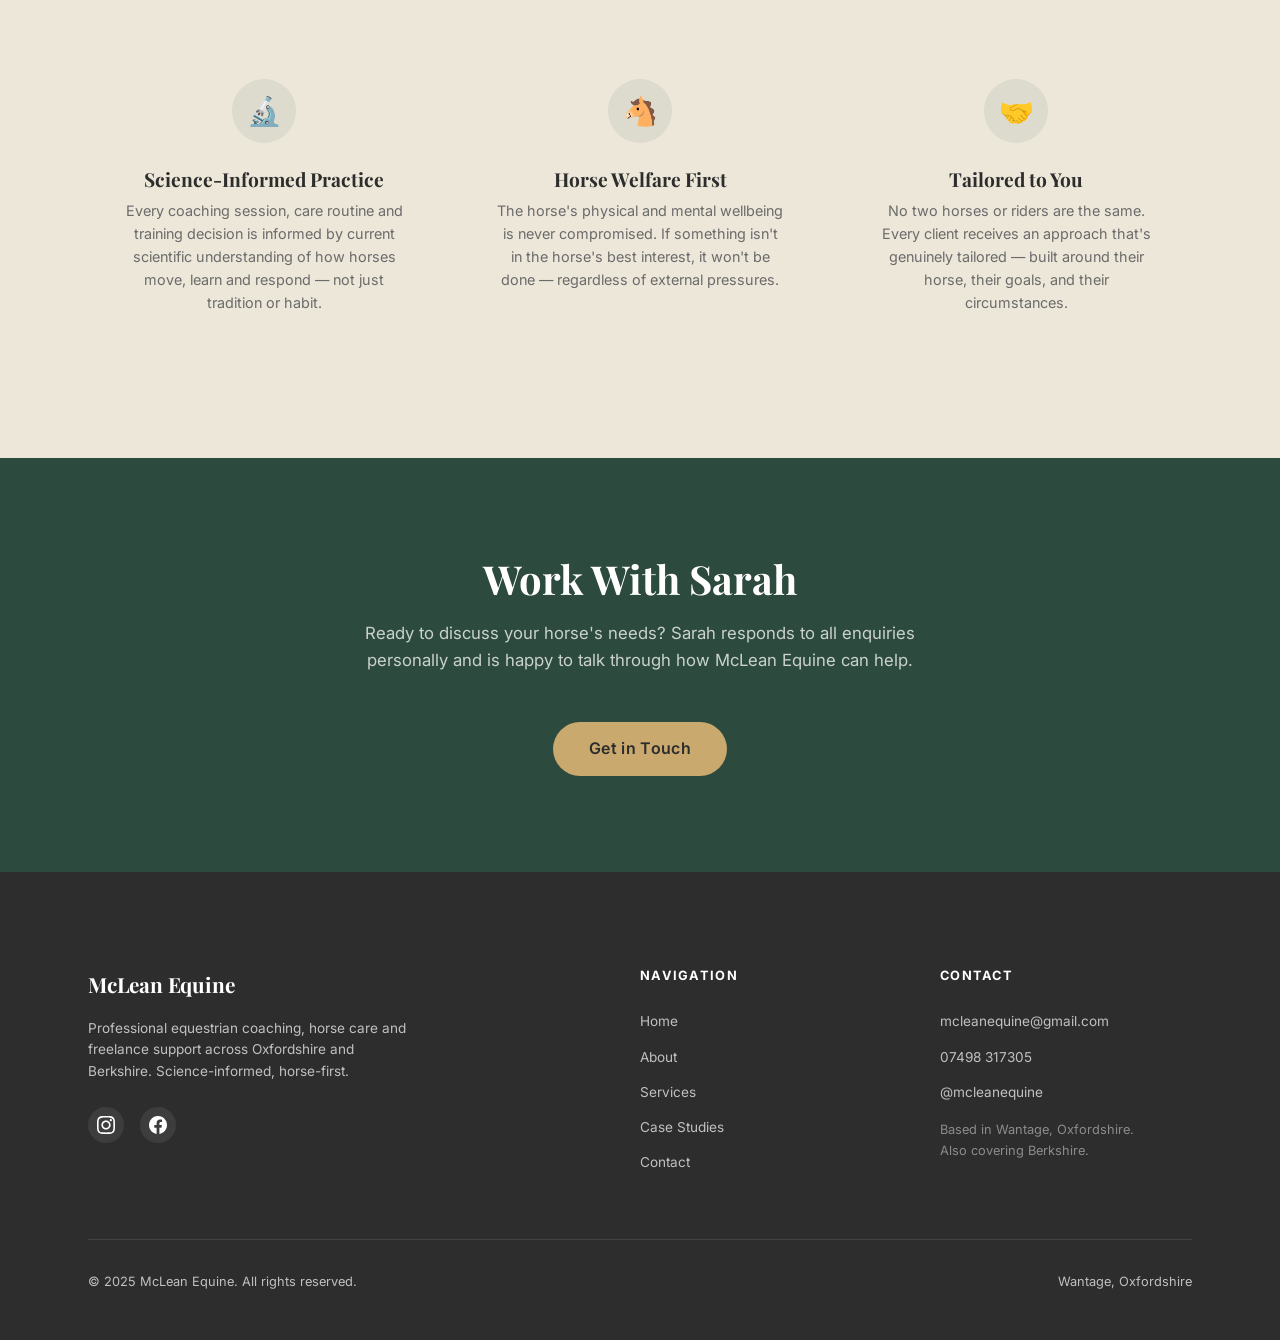
==== commit 6a0bdd0b: "feat: production finalisation — fix placeholders, real contact details, SVG logo, favicon, improved " ====
--- a/about.html
+++ b/about.html
@@ -12,6 +12,7 @@
   <meta property="og:url" content="https://mclean-equine.com/about.html">
   <meta property="og:image" content="https://mclean-equine.com/assets/images/og-image.jpg">
   <meta name="twitter:card" content="summary_large_image">
+  <link rel="icon" type="image/svg+xml" href="assets/images/favicon.svg">
   <link rel="preconnect" href="https://fonts.googleapis.com">
   <link rel="preconnect" href="https://fonts.gstatic.com" crossorigin>
   <link href="https://fonts.googleapis.com/css2?family=Playfair+Display:ital,wght@0,400;0,700;1,400&family=Inter:wght@400;500;600;700&display=swap" rel="stylesheet">
@@ -26,7 +27,7 @@
     <nav class="nav-container" aria-label="Main navigation">
       <div class="logo">
         <a href="index.html">
-          <img src="assets/images/logo.png" alt="McLean Equine logo" class="logo-img">
+          <img src="assets/images/logo.svg" alt="McLean Equine" class="logo-img">
           <span class="logo-text">McLean Equine</span>
         </a>
       </div>
@@ -49,8 +50,8 @@
     <section class="page-hero">
       <div class="container">
         <p class="breadcrumb"><a href="index.html">Home</a> / About</p>
-        <h1>About McLean Equine</h1>
-        <p class="hero-subtitle">Meet the equestrian professional behind the business.</p>
+        <h1>About Sarah McLean</h1>
+        <p class="hero-subtitle">The equestrian professional behind McLean Equine.</p>
       </div>
     </section>
 
@@ -59,12 +60,32 @@
       <div class="container">
         <div class="about-intro">
           <div class="about-image reveal">
-            <div class="about-image-placeholder" aria-hidden="true">
-              <!-- Replace with: assets/images/sarah-portrait.jpg -->
-              <svg viewBox="0 0 24 24" fill="none" stroke="currentColor" stroke-width="1" width="64" height="64" aria-hidden="true">
-                <path d="M20 21v-2a4 4 0 0 0-4-4H8a4 4 0 0 0-4 4v2"/><circle cx="12" cy="7" r="4"/>
+            <div class="about-image-visual">
+              <svg viewBox="0 0 200 240" fill="none" xmlns="http://www.w3.org/2000/svg" aria-hidden="true">
+                <!-- Horse and rider silhouette -->
+                <g fill="#C9A96E" opacity="0.7">
+                  <!-- Horse body -->
+                  <ellipse cx="100" cy="160" rx="55" ry="32" />
+                  <!-- Horse neck -->
+                  <path d="M75,135 C72,120 75,108 82,100 C88,93 96,90 103,90 C108,90 112,92 115,96 L110,135 Z" />
+                  <!-- Horse head -->
+                  <path d="M103,90 C103,90 112,82 118,76 C122,70 122,63 118,57 C114,51 107,48 100,49 C94,50 88,54 86,60 C84,66 85,73 88,78 C85,78 82,80 80,84 C78,88 78,92 80,95 L103,90 Z" />
+                  <!-- Eye -->
+                  <circle cx="109" cy="65" r="3" fill="#2C4A3E" opacity="0.9"/>
+                  <!-- Legs -->
+                  <rect x="62" y="187" width="10" height="40" rx="3"/>
+                  <rect x="79" y="185" width="10" height="42" rx="3"/>
+                  <rect x="108" y="185" width="10" height="42" rx="3"/>
+                  <rect x="125" y="187" width="10" height="40" rx="3"/>
+                  <!-- Tail -->
+                  <path d="M150,155 C160,150 165,140 163,130 C162,125 158,122 155,124 C153,130 152,140 150,155 Z" />
+                  <!-- Mane -->
+                  <path d="M88,78 C83,72 80,65 82,59" fill="none" stroke="#C9A96E" stroke-width="3" stroke-linecap="round" opacity="0.5"/>
+                </g>
               </svg>
-              <span>Add portrait photo<br>assets/images/sarah-portrait.jpg</span>
+              <div class="about-image-quote">
+                "Horses and riders are best served by a professional who truly understands the science behind what they do."
+              </div>
             </div>
           </div>
           <div class="reveal">
@@ -115,7 +136,6 @@
           <span class="section-eyebrow">Credentials</span>
           <h2 class="section-title">Qualifications &amp; Experience</h2>
           <div class="section-rule left"></div>
-          <p class="section-subtitle">All qualifications and experience listed are publicly confirmed or professionally documented.</p>
         </div>
         <div class="qual-grid">
           <div class="qual-card reveal">
@@ -129,14 +149,14 @@
             <div class="qual-icon" aria-hidden="true">🔬</div>
             <div>
               <h4>PhD in Equine Science (In Progress)</h4>
-              <p>Postgraduate research extending Sarah's academic expertise in equine science — keeping her practice at the cutting edge of the field.</p>
+              <p>Postgraduate research extending academic expertise in equine science — keeping practice at the cutting edge of the field.</p>
             </div>
           </div>
           <div class="qual-card reveal">
             <div class="qual-icon" aria-hidden="true">🏅</div>
             <div>
               <h4>BHS Stage 2 Coach</h4>
-              <p>British Horse Society coaching qualification, demonstrating teaching ability to the industry's recognised standard. Aiming for BHS Stage 3.</p>
+              <p>British Horse Society coaching qualification, demonstrating teaching ability to the industry's recognised standard. Working towards BHS Stage 3.</p>
             </div>
           </div>
           <div class="qual-card reveal">
@@ -150,7 +170,7 @@
             <div class="qual-icon" aria-hidden="true">🏇</div>
             <div>
               <h4>Diploma in Racehorse Care &amp; Management</h4>
-              <p>Specialist qualification in racehorse handling, preparation and management — directly informing Sarah's ex-racehorse retraining work.</p>
+              <p>Specialist qualification in racehorse handling, preparation and management — directly informing ex-racehorse retraining work.</p>
             </div>
           </div>
           <div class="qual-card reveal">
@@ -193,7 +213,7 @@
           <div class="trust-card reveal">
             <div class="trust-icon" aria-hidden="true">🤝</div>
             <h3>Tailored to You</h3>
-            <p>No two horses or riders are the same. Every client receives an approach that's genuinely tailored — not a template — built around their horse, their goals, and their circumstances.</p>
+            <p>No two horses or riders are the same. Every client receives an approach that's genuinely tailored — built around their horse, their goals, and their circumstances.</p>
           </div>
         </div>
       </div>
@@ -239,7 +259,8 @@
         <div class="footer-col">
           <h4>Contact</h4>
           <ul>
-            <li><a href="mailto:hello@mclean-equine.com">hello@mclean-equine.com</a></li>
+            <li><a href="mailto:mcleanequine@gmail.com">mcleanequine@gmail.com</a></li>
+            <li><a href="tel:+447498317305">07498 317305</a></li>
             <li><a href="https://www.instagram.com/mcleanequine/" rel="noopener noreferrer" target="_blank">@mcleanequine</a></li>
           </ul>
           <p style="margin-top:1rem;font-size:0.8rem;color:rgba(255,255,255,0.45)">Based in Wantage, Oxfordshire.<br>Also covering Berkshire.</p>
--- a/css/style.css
+++ b/css/style.css
@@ -426,14 +426,7 @@
   display: flex;
   align-items: center;
   background-color: var(--color-green-dark);
-  background-image:
-    linear-gradient(
-      160deg,
-      rgba(30, 51, 41, 0.92) 0%,
-      rgba(44, 74, 62, 0.75) 50%,
-      rgba(30, 51, 41, 0.88) 100%
-    ),
-    url('../assets/images/hero-bg.jpg');
+  background-image: url('../assets/images/hero-bg.svg');
   background-size: cover;
   background-position: center;
   overflow: hidden;
@@ -547,25 +540,31 @@
   object-fit: cover;
 }
 
-.brand-intro-image-placeholder {
+/* Visual feature block used when no portrait photo is set */
+.brand-intro-visual {
   width: 100%;
   height: 100%;
   display: flex;
   align-items: center;
   justify-content: center;
-  flex-direction: column;
-  gap: var(--space-sm);
-  color: var(--color-sage);
-  font-size: 0.8rem;
-  text-align: center;
-  padding: var(--space-lg);
-  background: linear-gradient(135deg, var(--color-cream-dark) 0%, #d8d0c0 100%);
-}
-
-.brand-intro-image-placeholder svg {
-  width: 64px;
-  height: 64px;
-  opacity: 0.4;
+  background: linear-gradient(160deg, var(--color-green) 0%, #3a6150 50%, var(--color-green-dark) 100%);
+  border-radius: var(--radius-lg);
+  position: relative;
+  overflow: hidden;
+}
+
+.brand-intro-visual::before {
+  content: '';
+  position: absolute;
+  inset: 0;
+  background: radial-gradient(ellipse at 70% 40%, rgba(201,169,110,0.18) 0%, transparent 70%);
+}
+
+.brand-intro-visual svg {
+  width: 75%;
+  height: 75%;
+  opacity: 0.35;
+  filter: drop-shadow(0 4px 24px rgba(0,0,0,0.3));
 }
 
 /* ------------------------------------------------------------
@@ -906,22 +905,45 @@
 /* ------------------------------------------------------------
    Testimonials
    ------------------------------------------------------------ */
-.testimonials-placeholder {
+/* Social / follow CTA section replacing testimonials placeholder */
+.social-follow-section {
   text-align: center;
-  padding: var(--space-2xl);
-  background: var(--color-white);
-  border-radius: var(--radius-lg);
-  border: 2px dashed var(--color-border);
-  max-width: 640px;
+  max-width: 720px;
   margin-inline: auto;
 }
 
-.testimonials-placeholder p {
-  color: var(--color-text-light);
-  font-size: 1rem;
-  margin-inline: auto;
-  margin-bottom: var(--space-md);
-}
+.social-follow-cta {
+  display: flex;
+  gap: var(--space-md);
+  justify-content: center;
+  flex-wrap: wrap;
+  margin-top: var(--space-lg);
+}
+
+.social-follow-cta a {
+  display: inline-flex;
+  align-items: center;
+  gap: 0.5rem;
+  padding: 0.75rem 1.5rem;
+  border-radius: var(--radius-full);
+  font-weight: 600;
+  font-size: 0.9rem;
+  transition: opacity var(--transition-base), transform var(--transition-fast);
+}
+
+.social-follow-cta a:hover { opacity: 0.88; transform: translateY(-2px); }
+
+.social-follow-cta .ig-link {
+  background: linear-gradient(45deg, #f09433, #e6683c, #dc2743, #cc2366, #bc1888);
+  color: #fff;
+}
+
+.social-follow-cta .fb-link {
+  background: #1877f2;
+  color: #fff;
+}
+
+.social-follow-cta a svg { flex-shrink: 0; }
 
 /* ------------------------------------------------------------
    About page
@@ -946,19 +968,47 @@
 
 .about-image img { width: 100%; height: 100%; object-fit: cover; }
 
-.about-image-placeholder {
+/* Premium visual treatment for about image area */
+.about-image-visual {
   width: 100%;
   height: 100%;
   display: flex;
   align-items: center;
   justify-content: center;
-  flex-direction: column;
-  gap: var(--space-sm);
-  color: var(--color-sage);
-  font-size: 0.8rem;
-  background: linear-gradient(160deg, var(--color-cream-dark) 0%, #cfc7b3 100%);
-  padding: var(--space-lg);
-  text-align: center;
+  background: linear-gradient(160deg, var(--color-green) 0%, #3a6150 40%, var(--color-green-dark) 100%);
+  position: relative;
+  overflow: hidden;
+}
+
+.about-image-visual::before {
+  content: '';
+  position: absolute;
+  inset: 0;
+  background: radial-gradient(ellipse at 40% 30%, rgba(201,169,110,0.2) 0%, transparent 65%);
+}
+
+.about-image-visual svg {
+  width: 80%;
+  height: 80%;
+  opacity: 0.3;
+  filter: drop-shadow(0 8px 32px rgba(0,0,0,0.4));
+}
+
+/* Pull quote overlay on about image */
+.about-image-quote {
+  position: absolute;
+  bottom: var(--space-lg);
+  left: var(--space-lg);
+  right: var(--space-lg);
+  background: rgba(30,51,41,0.85);
+  border-left: 3px solid var(--color-gold);
+  border-radius: 0 var(--radius-md) var(--radius-md) 0;
+  padding: var(--space-md);
+  color: var(--color-white);
+  font-family: var(--font-heading);
+  font-style: italic;
+  font-size: 0.95rem;
+  line-height: 1.5;
 }
 
 .qual-grid {
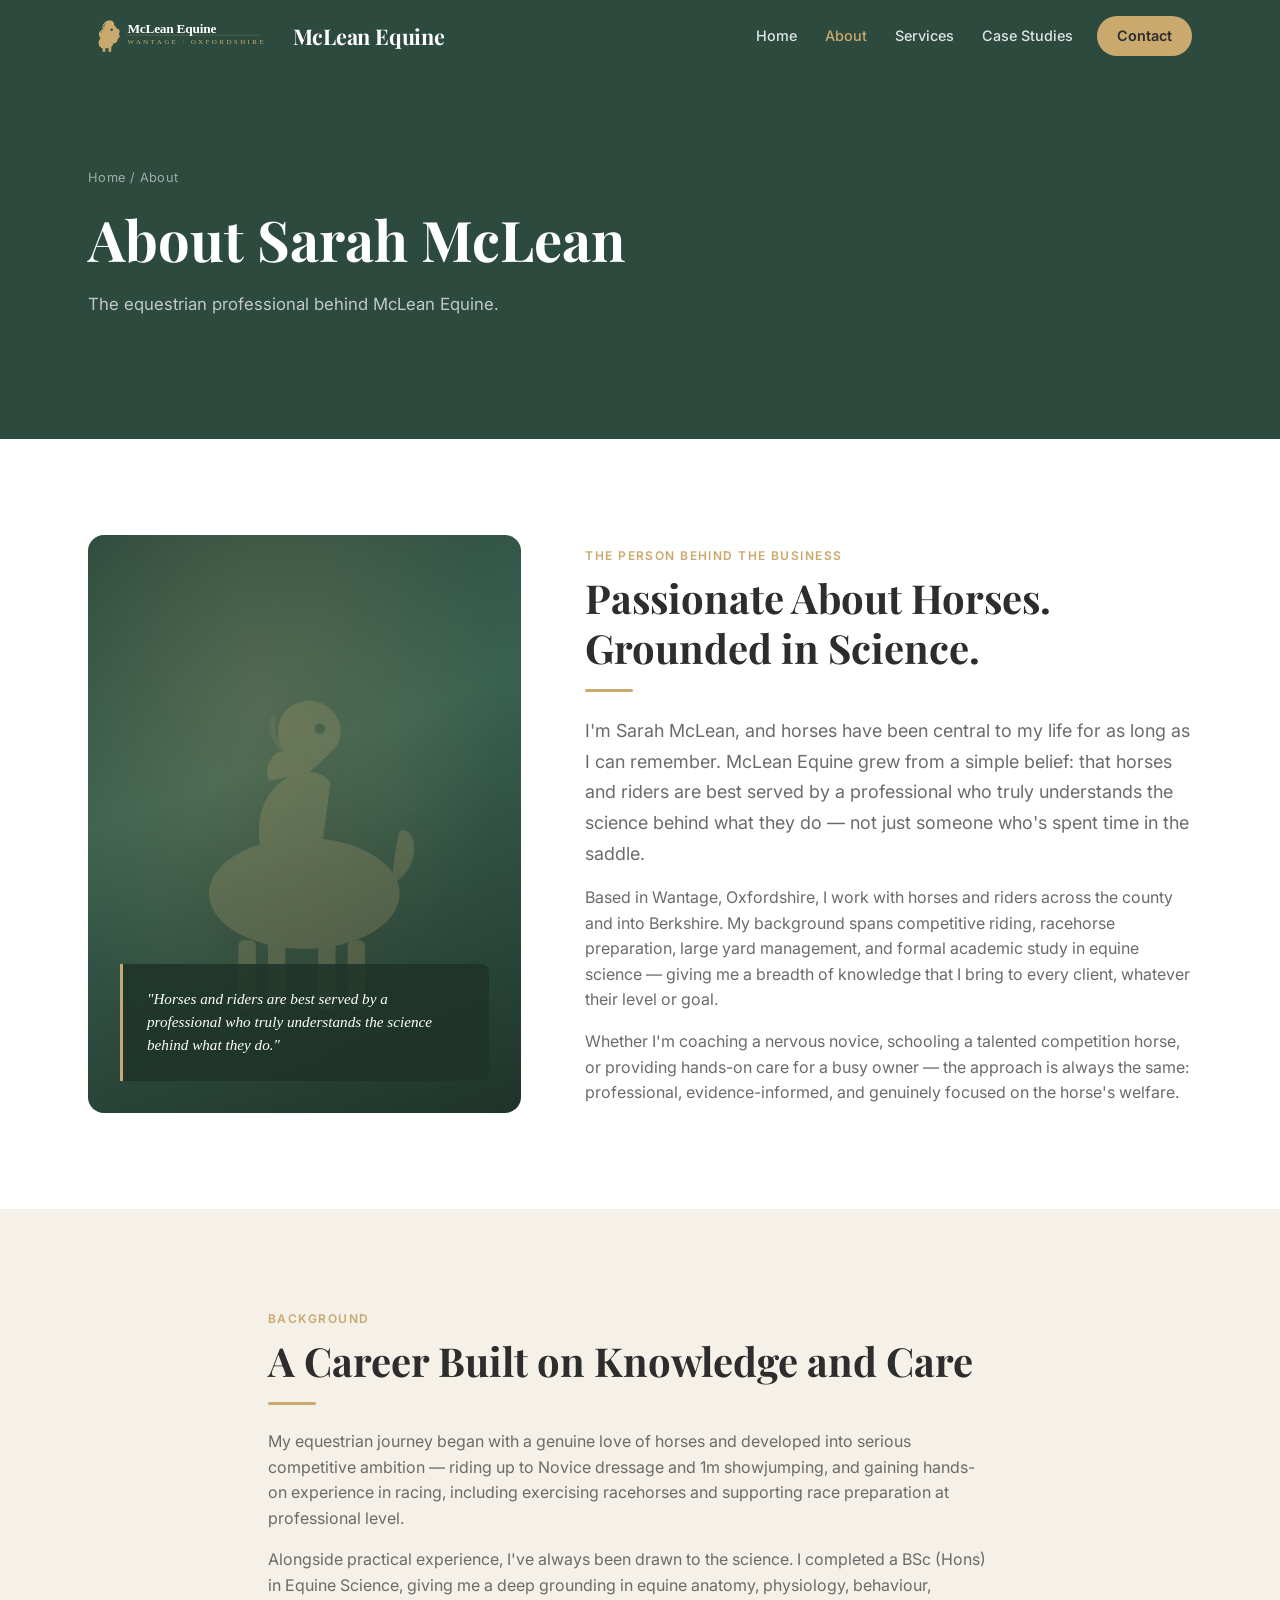
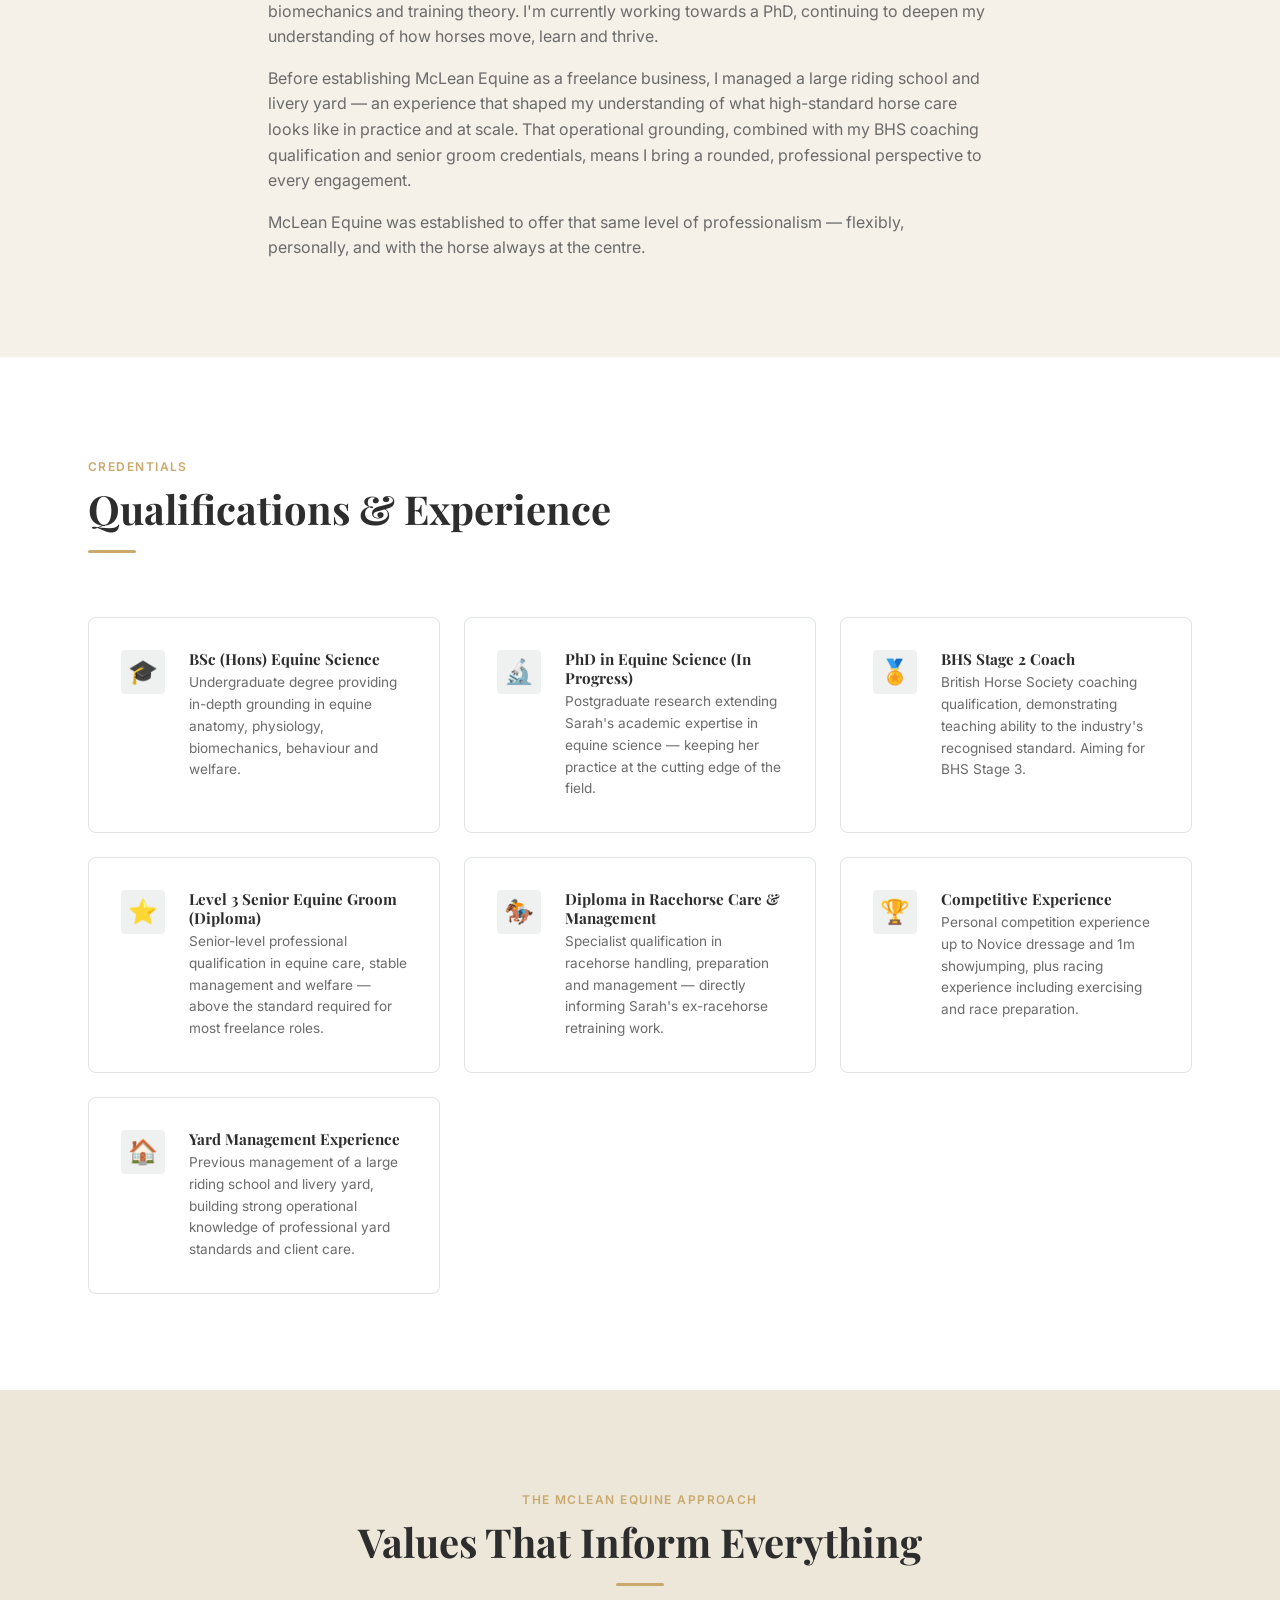
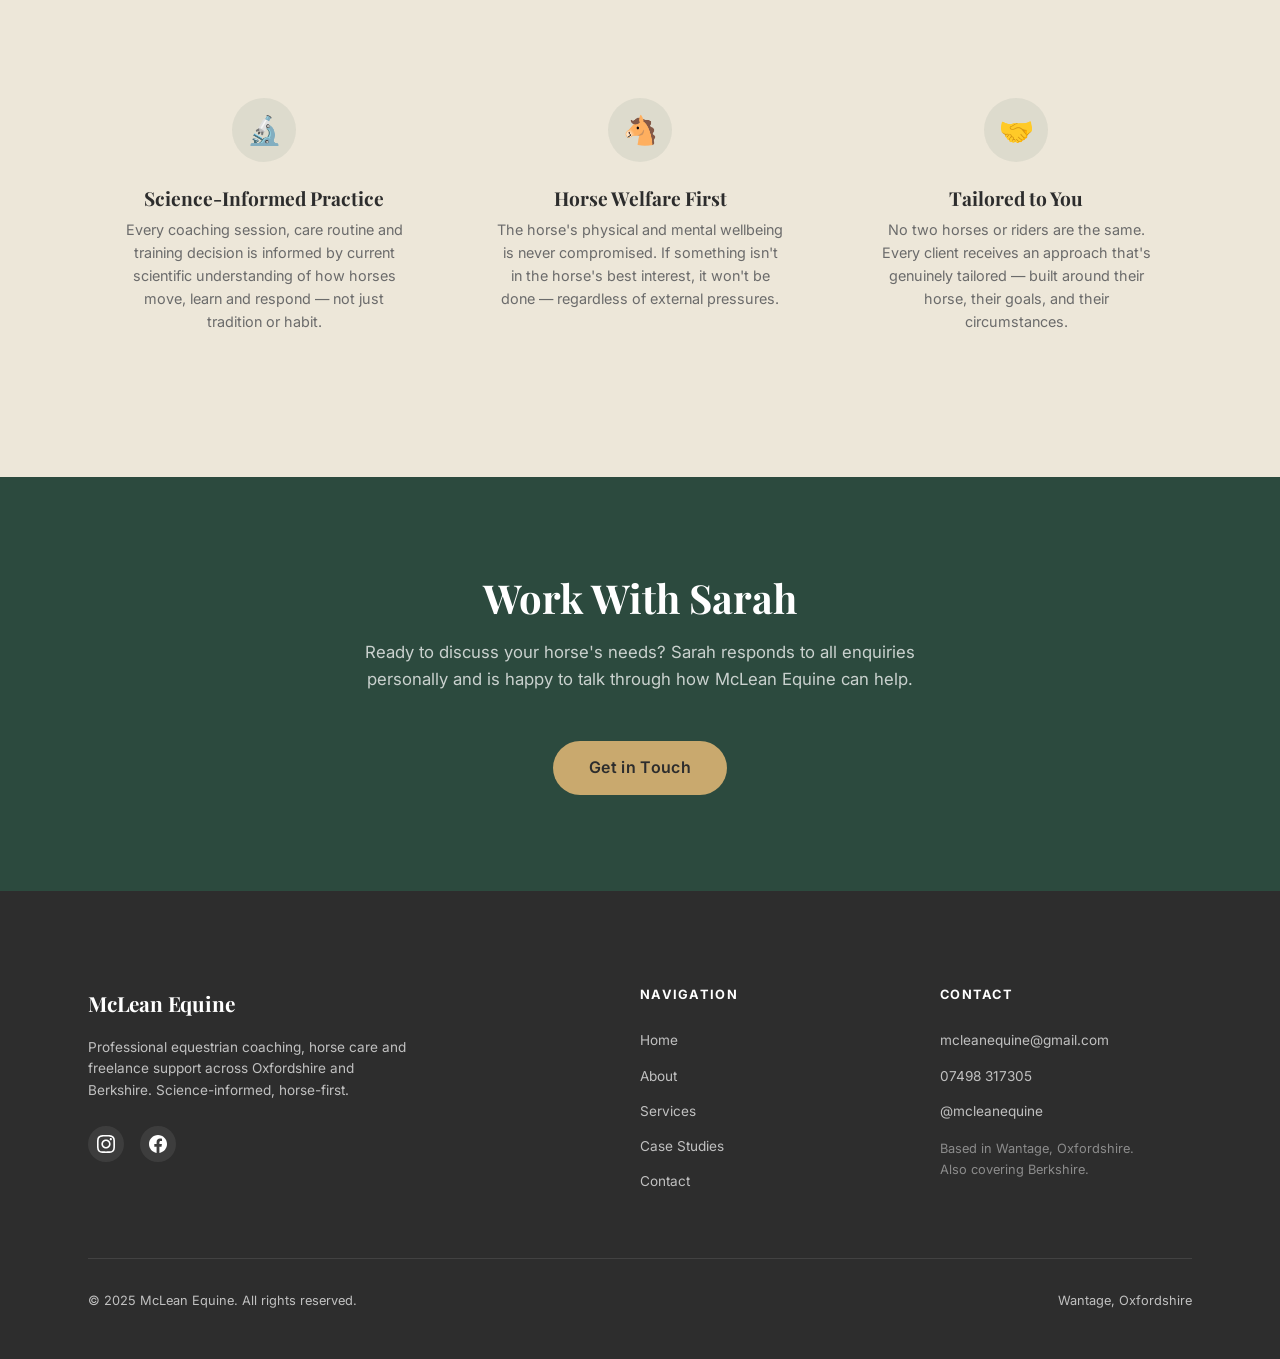
==== commit 80ad2a89: "fix: address code review feedback — qualification wording, subject consistency, CSS comment Agent-Lo" ====
--- a/about.html
+++ b/about.html
@@ -149,14 +149,14 @@
             <div class="qual-icon" aria-hidden="true">🔬</div>
             <div>
               <h4>PhD in Equine Science (In Progress)</h4>
-              <p>Postgraduate research extending academic expertise in equine science — keeping practice at the cutting edge of the field.</p>
+              <p>Postgraduate research extending Sarah's academic expertise in equine science — keeping her practice at the cutting edge of the field.</p>
             </div>
           </div>
           <div class="qual-card reveal">
             <div class="qual-icon" aria-hidden="true">🏅</div>
             <div>
               <h4>BHS Stage 2 Coach</h4>
-              <p>British Horse Society coaching qualification, demonstrating teaching ability to the industry's recognised standard. Working towards BHS Stage 3.</p>
+              <p>British Horse Society coaching qualification, demonstrating teaching ability to the industry's recognised standard. Aiming for BHS Stage 3.</p>
             </div>
           </div>
           <div class="qual-card reveal">
@@ -170,7 +170,7 @@
             <div class="qual-icon" aria-hidden="true">🏇</div>
             <div>
               <h4>Diploma in Racehorse Care &amp; Management</h4>
-              <p>Specialist qualification in racehorse handling, preparation and management — directly informing ex-racehorse retraining work.</p>
+              <p>Specialist qualification in racehorse handling, preparation and management — directly informing Sarah's ex-racehorse retraining work.</p>
             </div>
           </div>
           <div class="qual-card reveal">
--- a/css/style.css
+++ b/css/style.css
@@ -426,6 +426,7 @@
   display: flex;
   align-items: center;
   background-color: var(--color-green-dark);
+  /* SVG hero scene; replace with hero-bg.jpg (1920×1080px) for photo-based hero */
   background-image: url('../assets/images/hero-bg.svg');
   background-size: cover;
   background-position: center;
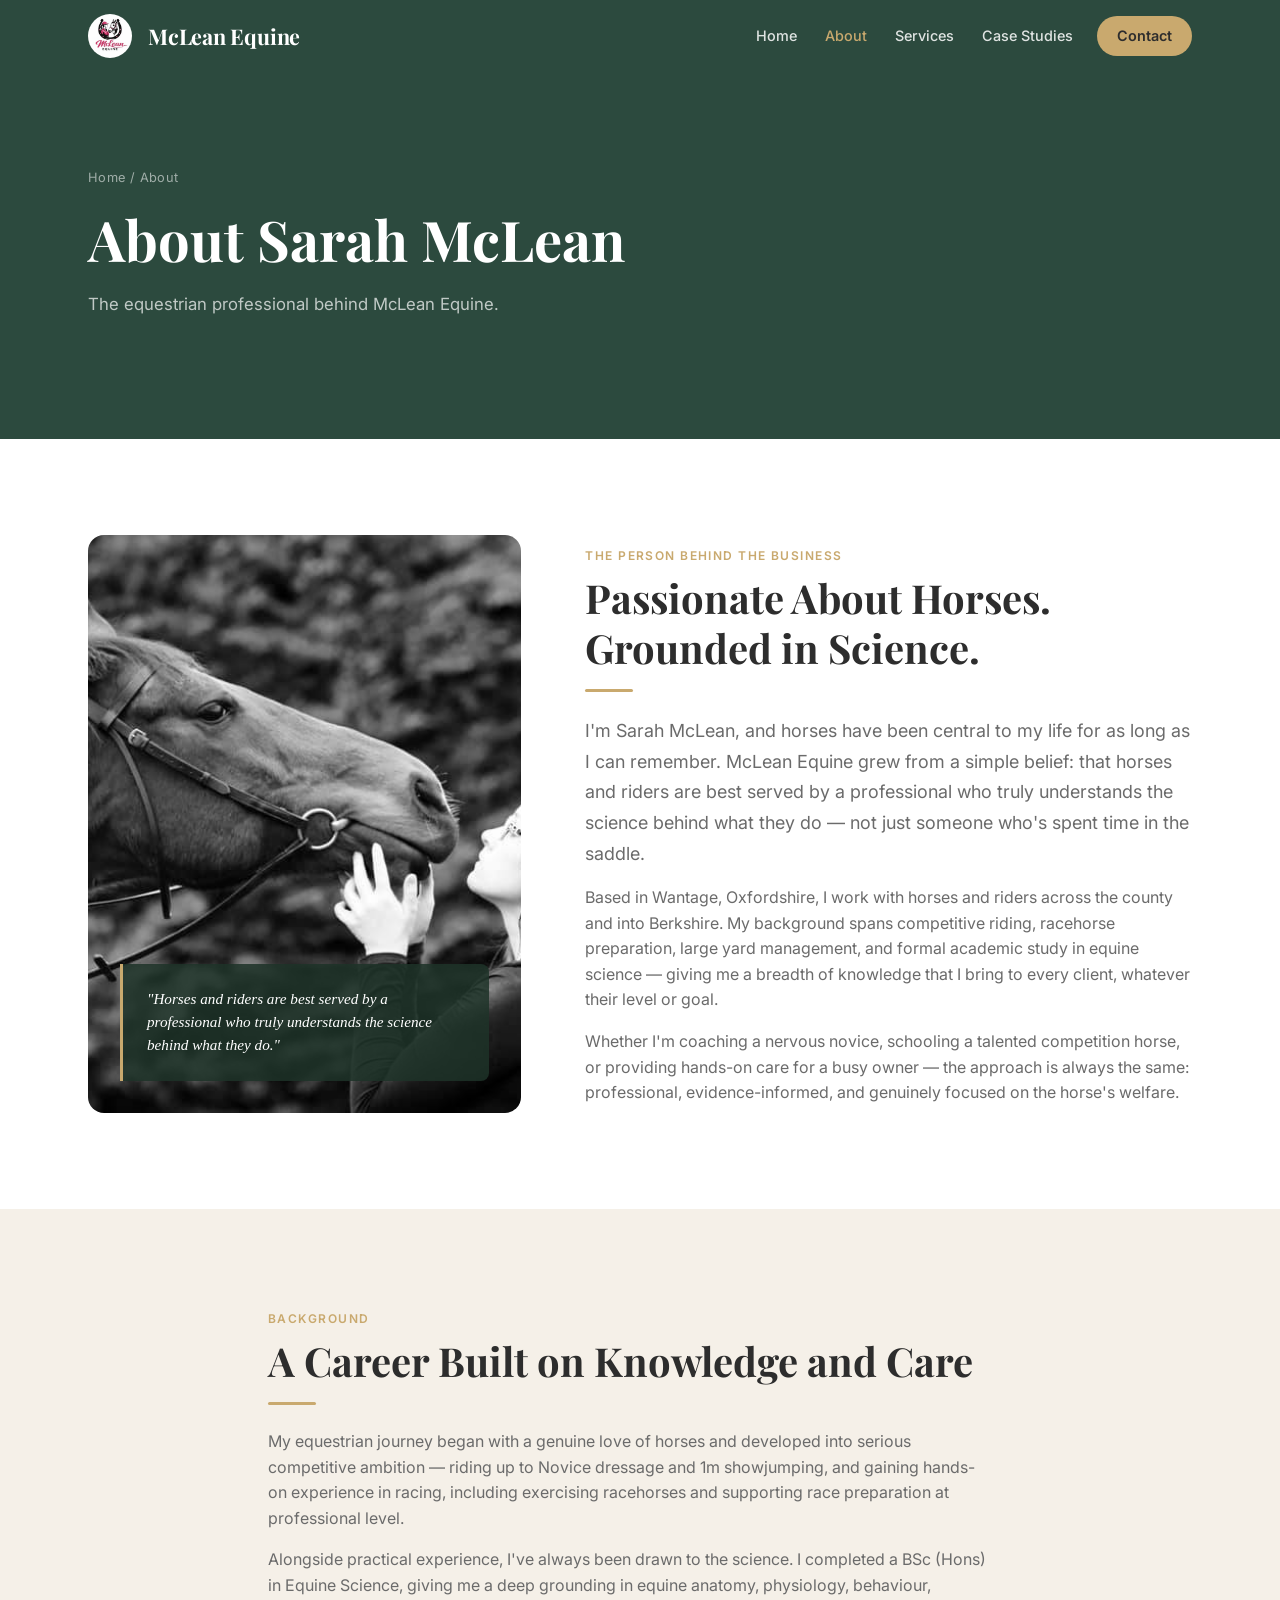
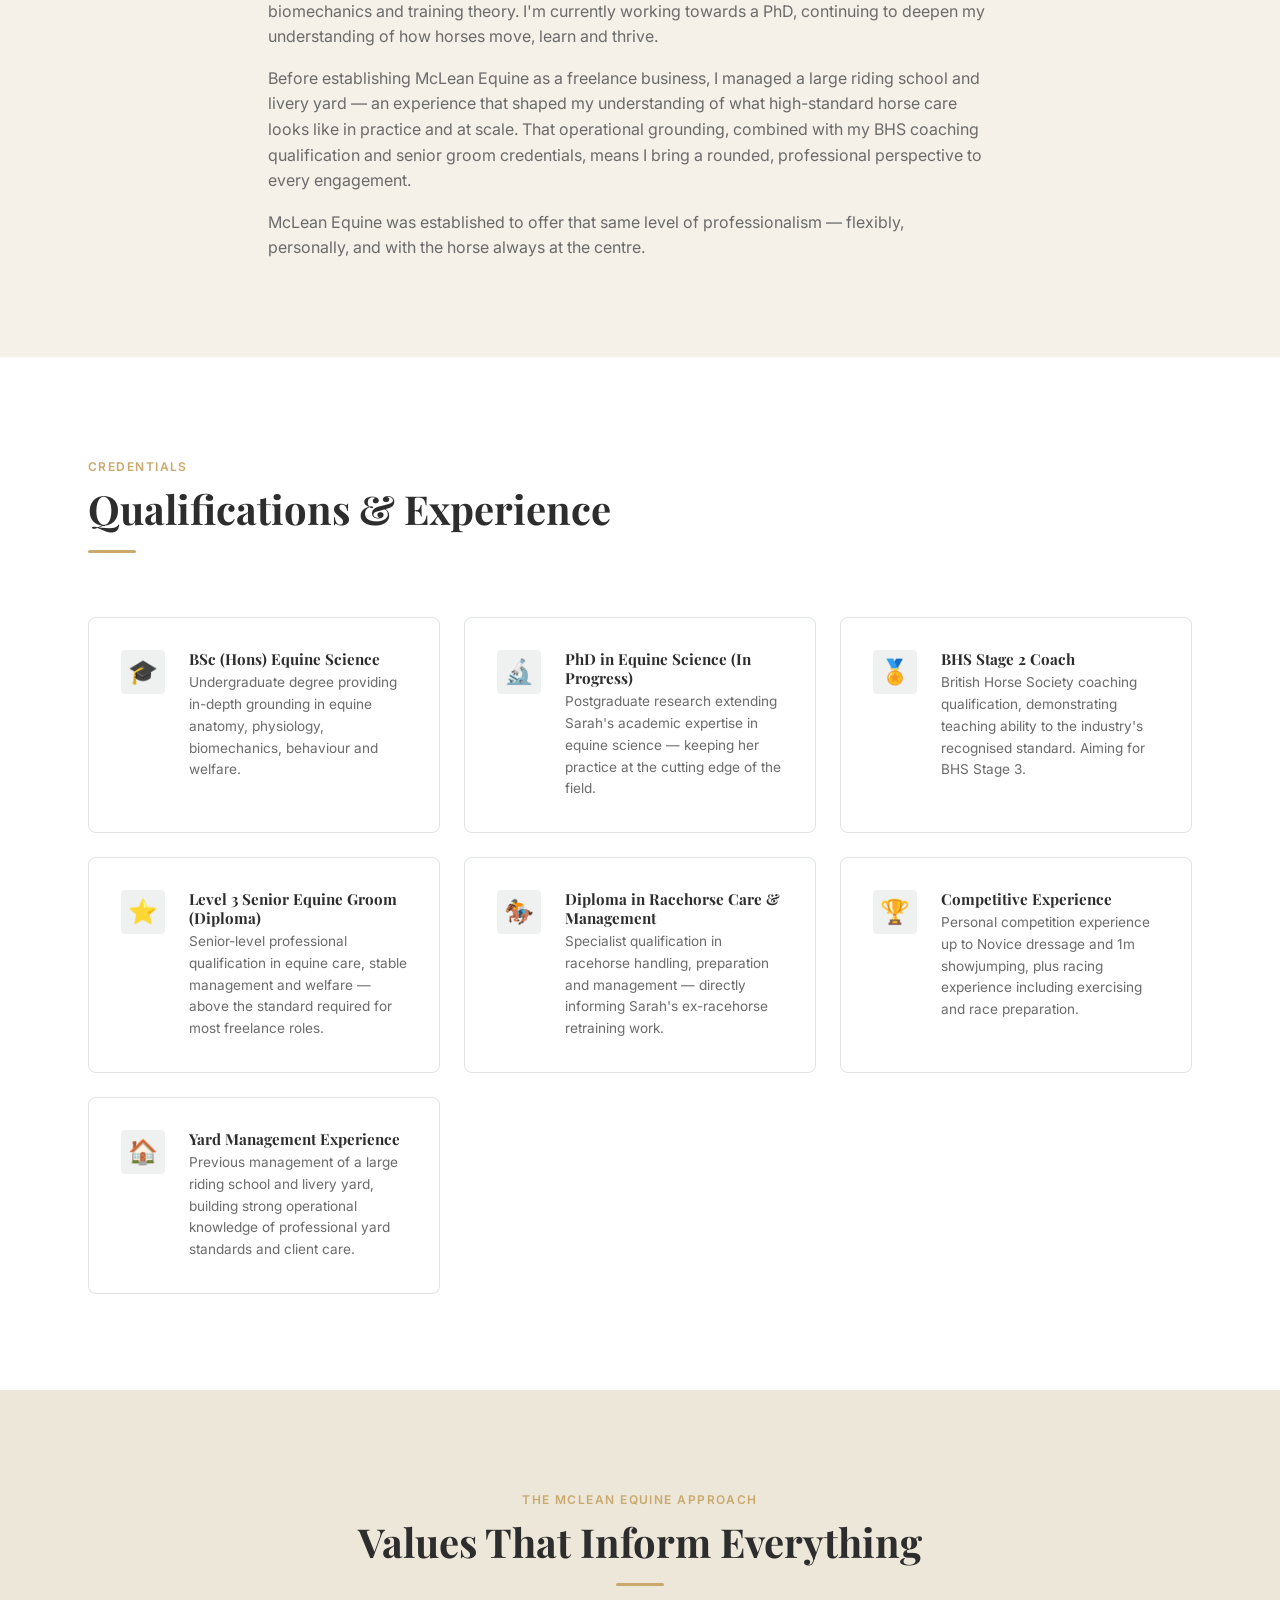
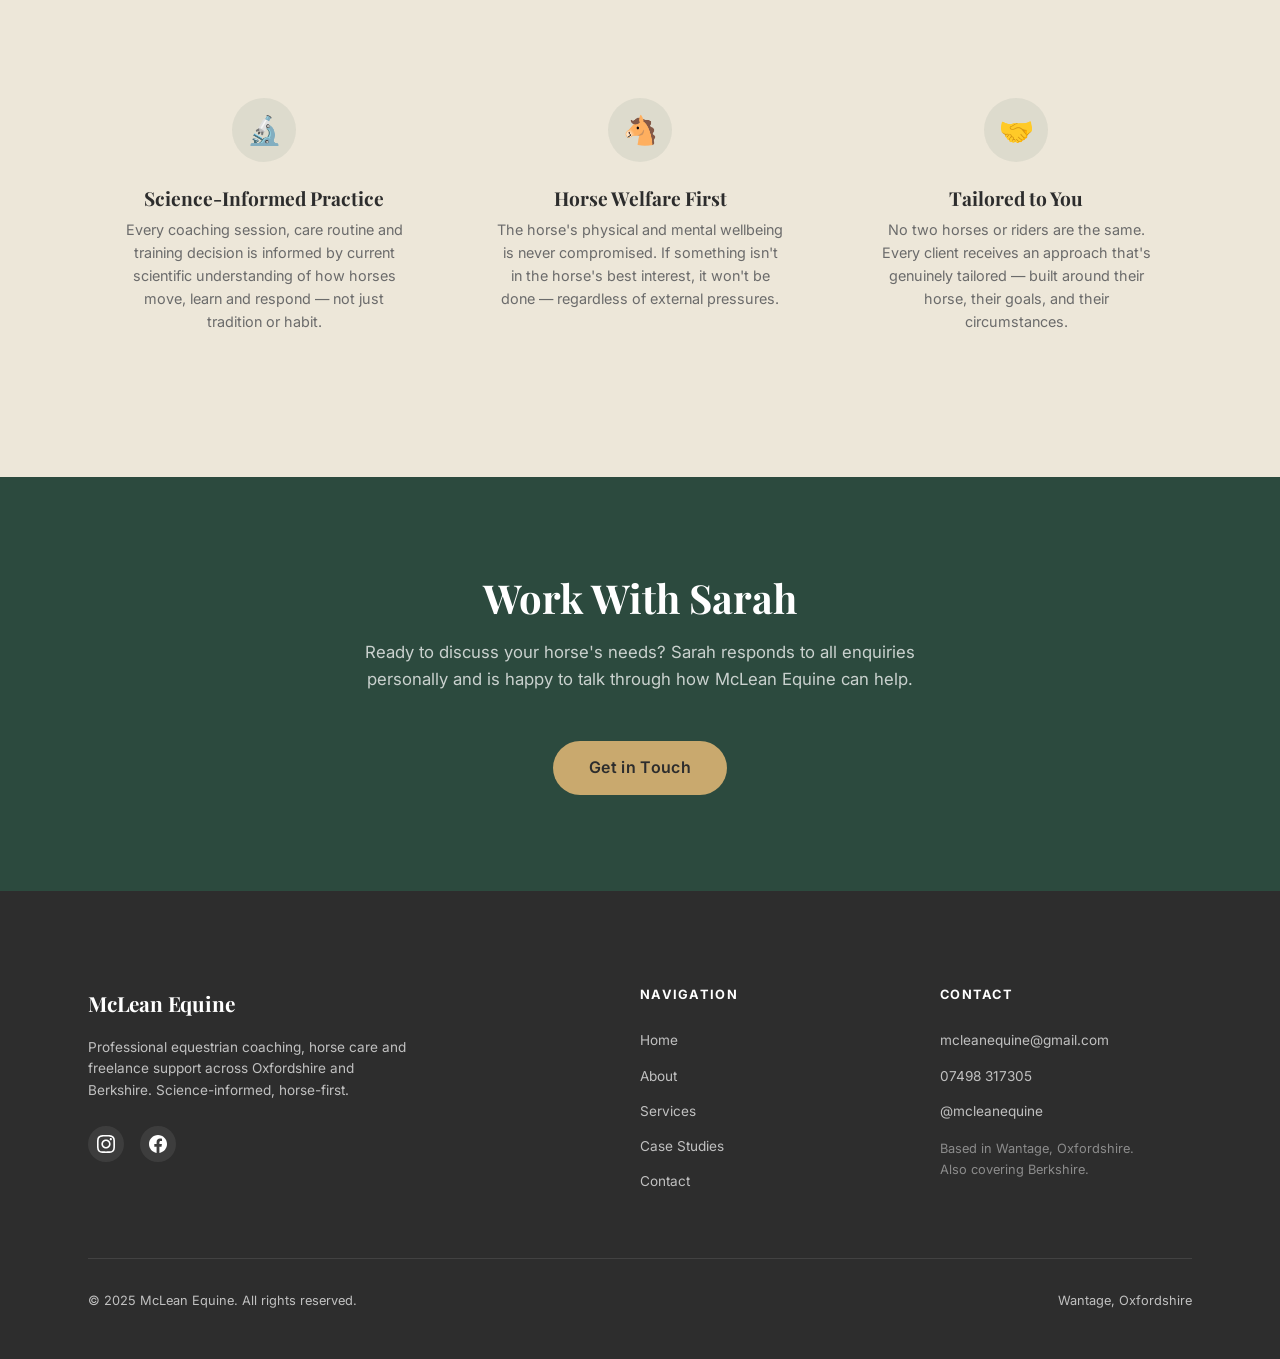
==== commit 2bc770a6: "Replace old images with professional photos (logo, favicon, hero, case studies, about) Agent-Logs-Ur" ====
--- a/about.html
+++ b/about.html
@@ -12,7 +12,7 @@
   <meta property="og:url" content="https://mclean-equine.com/about.html">
   <meta property="og:image" content="https://mclean-equine.com/assets/images/og-image.jpg">
   <meta name="twitter:card" content="summary_large_image">
-  <link rel="icon" type="image/svg+xml" href="assets/images/favicon.svg">
+  <link rel="icon" type="image/jpeg" href="assets/images/McLeanEquineLogo.jpg">
   <link rel="preconnect" href="https://fonts.googleapis.com">
   <link rel="preconnect" href="https://fonts.gstatic.com" crossorigin>
   <link href="https://fonts.googleapis.com/css2?family=Playfair+Display:ital,wght@0,400;0,700;1,400&family=Inter:wght@400;500;600;700&display=swap" rel="stylesheet">
@@ -27,7 +27,7 @@
     <nav class="nav-container" aria-label="Main navigation">
       <div class="logo">
         <a href="index.html">
-          <img src="assets/images/logo.svg" alt="McLean Equine" class="logo-img">
+          <img src="assets/images/McLeanEquineLogo.jpg" alt="McLean Equine" class="logo-img">
           <span class="logo-text">McLean Equine</span>
         </a>
       </div>
@@ -60,32 +60,9 @@
       <div class="container">
         <div class="about-intro">
           <div class="about-image reveal">
-            <div class="about-image-visual">
-              <svg viewBox="0 0 200 240" fill="none" xmlns="http://www.w3.org/2000/svg" aria-hidden="true">
-                <!-- Horse and rider silhouette -->
-                <g fill="#C9A96E" opacity="0.7">
-                  <!-- Horse body -->
-                  <ellipse cx="100" cy="160" rx="55" ry="32" />
-                  <!-- Horse neck -->
-                  <path d="M75,135 C72,120 75,108 82,100 C88,93 96,90 103,90 C108,90 112,92 115,96 L110,135 Z" />
-                  <!-- Horse head -->
-                  <path d="M103,90 C103,90 112,82 118,76 C122,70 122,63 118,57 C114,51 107,48 100,49 C94,50 88,54 86,60 C84,66 85,73 88,78 C85,78 82,80 80,84 C78,88 78,92 80,95 L103,90 Z" />
-                  <!-- Eye -->
-                  <circle cx="109" cy="65" r="3" fill="#2C4A3E" opacity="0.9"/>
-                  <!-- Legs -->
-                  <rect x="62" y="187" width="10" height="40" rx="3"/>
-                  <rect x="79" y="185" width="10" height="42" rx="3"/>
-                  <rect x="108" y="185" width="10" height="42" rx="3"/>
-                  <rect x="125" y="187" width="10" height="40" rx="3"/>
-                  <!-- Tail -->
-                  <path d="M150,155 C160,150 165,140 163,130 C162,125 158,122 155,124 C153,130 152,140 150,155 Z" />
-                  <!-- Mane -->
-                  <path d="M88,78 C83,72 80,65 82,59" fill="none" stroke="#C9A96E" stroke-width="3" stroke-linecap="round" opacity="0.5"/>
-                </g>
-              </svg>
-              <div class="about-image-quote">
-                "Horses and riders are best served by a professional who truly understands the science behind what they do."
-              </div>
+            <img src="assets/images/SarahWithHorse.jpg" alt="Sarah McLean with horse" loading="lazy">
+            <div class="about-image-quote">
+              "Horses and riders are best served by a professional who truly understands the science behind what they do."
             </div>
           </div>
           <div class="reveal">
--- a/css/style.css
+++ b/css/style.css
@@ -291,8 +291,9 @@
 
 .logo-img {
   height: 44px;
-  width: auto;
-  object-fit: contain;
+  width: 44px;
+  object-fit: cover;
+  border-radius: 50%;
 }
 
 .logo-text {
@@ -426,11 +427,20 @@
   display: flex;
   align-items: center;
   background-color: var(--color-green-dark);
-  /* SVG hero scene; replace with hero-bg.jpg (1920×1080px) for photo-based hero */
-  background-image: url('../assets/images/hero-bg.svg');
+  background-image: url('../assets/images/SarahWithHorseAndKid.jpg');
   background-size: cover;
   background-position: center;
   overflow: hidden;
+}
+
+.hero::before {
+  content: '';
+  position: absolute;
+  inset: 0;
+  /* Dark overlay to ensure hero text remains legible over the photo background */
+  background: rgba(15, 35, 25, 0.58);
+  z-index: 0;
+  pointer-events: none;
 }
 
 .hero::after {
@@ -442,11 +452,12 @@
   height: 80px;
   background: linear-gradient(to bottom, transparent, var(--color-cream));
   pointer-events: none;
+  z-index: 1;
 }
 
 .hero-content {
   position: relative;
-  z-index: 1;
+  z-index: 2;
   max-width: 760px;
 }
 
@@ -822,6 +833,21 @@
 }
 
 .case-study-full:last-child { border-bottom: none; }
+
+/* Featured image strip on case studies page */
+.case-studies-feature-image {
+  width: 100%;
+  height: 420px;
+  overflow: hidden;
+}
+
+.case-studies-feature-image img {
+  width: 100%;
+  height: 100%;
+  object-fit: cover;
+  object-position: center 30%;
+  display: block;
+}
 
 .case-header {
   display: flex;
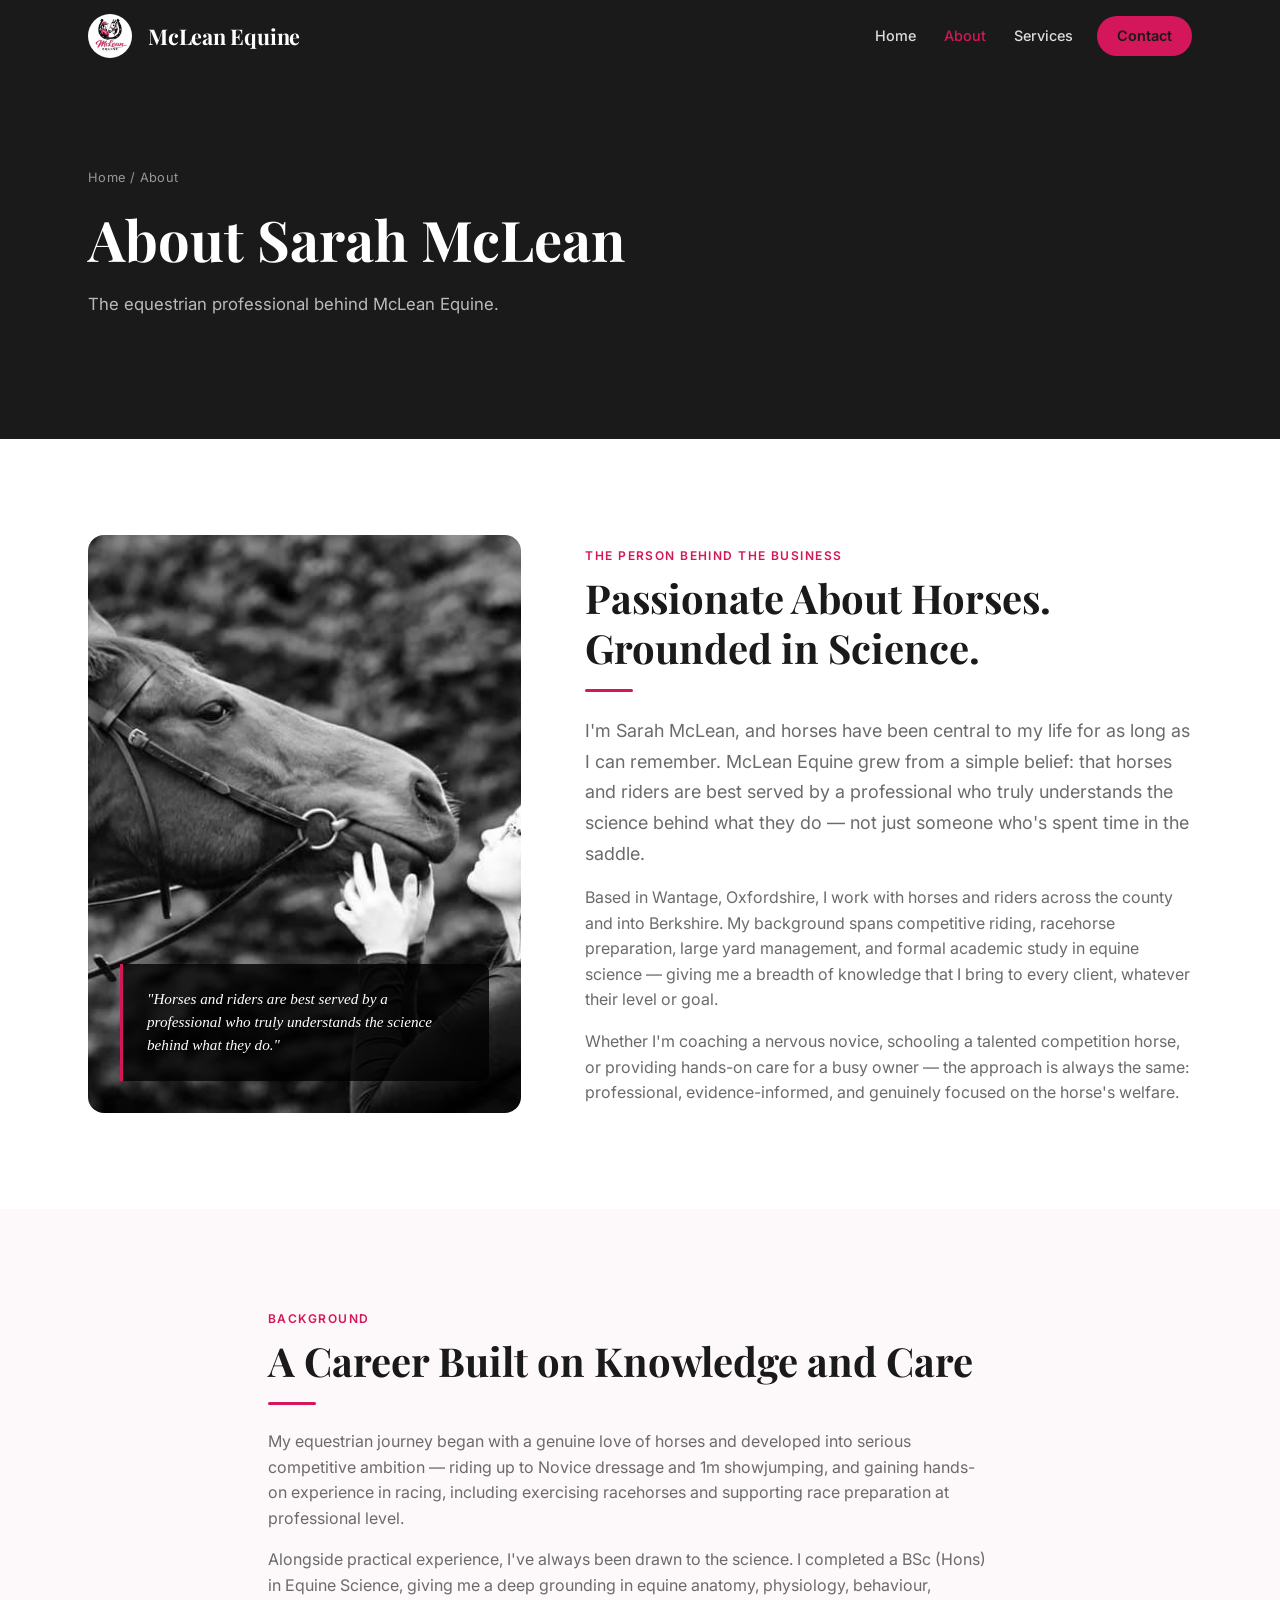
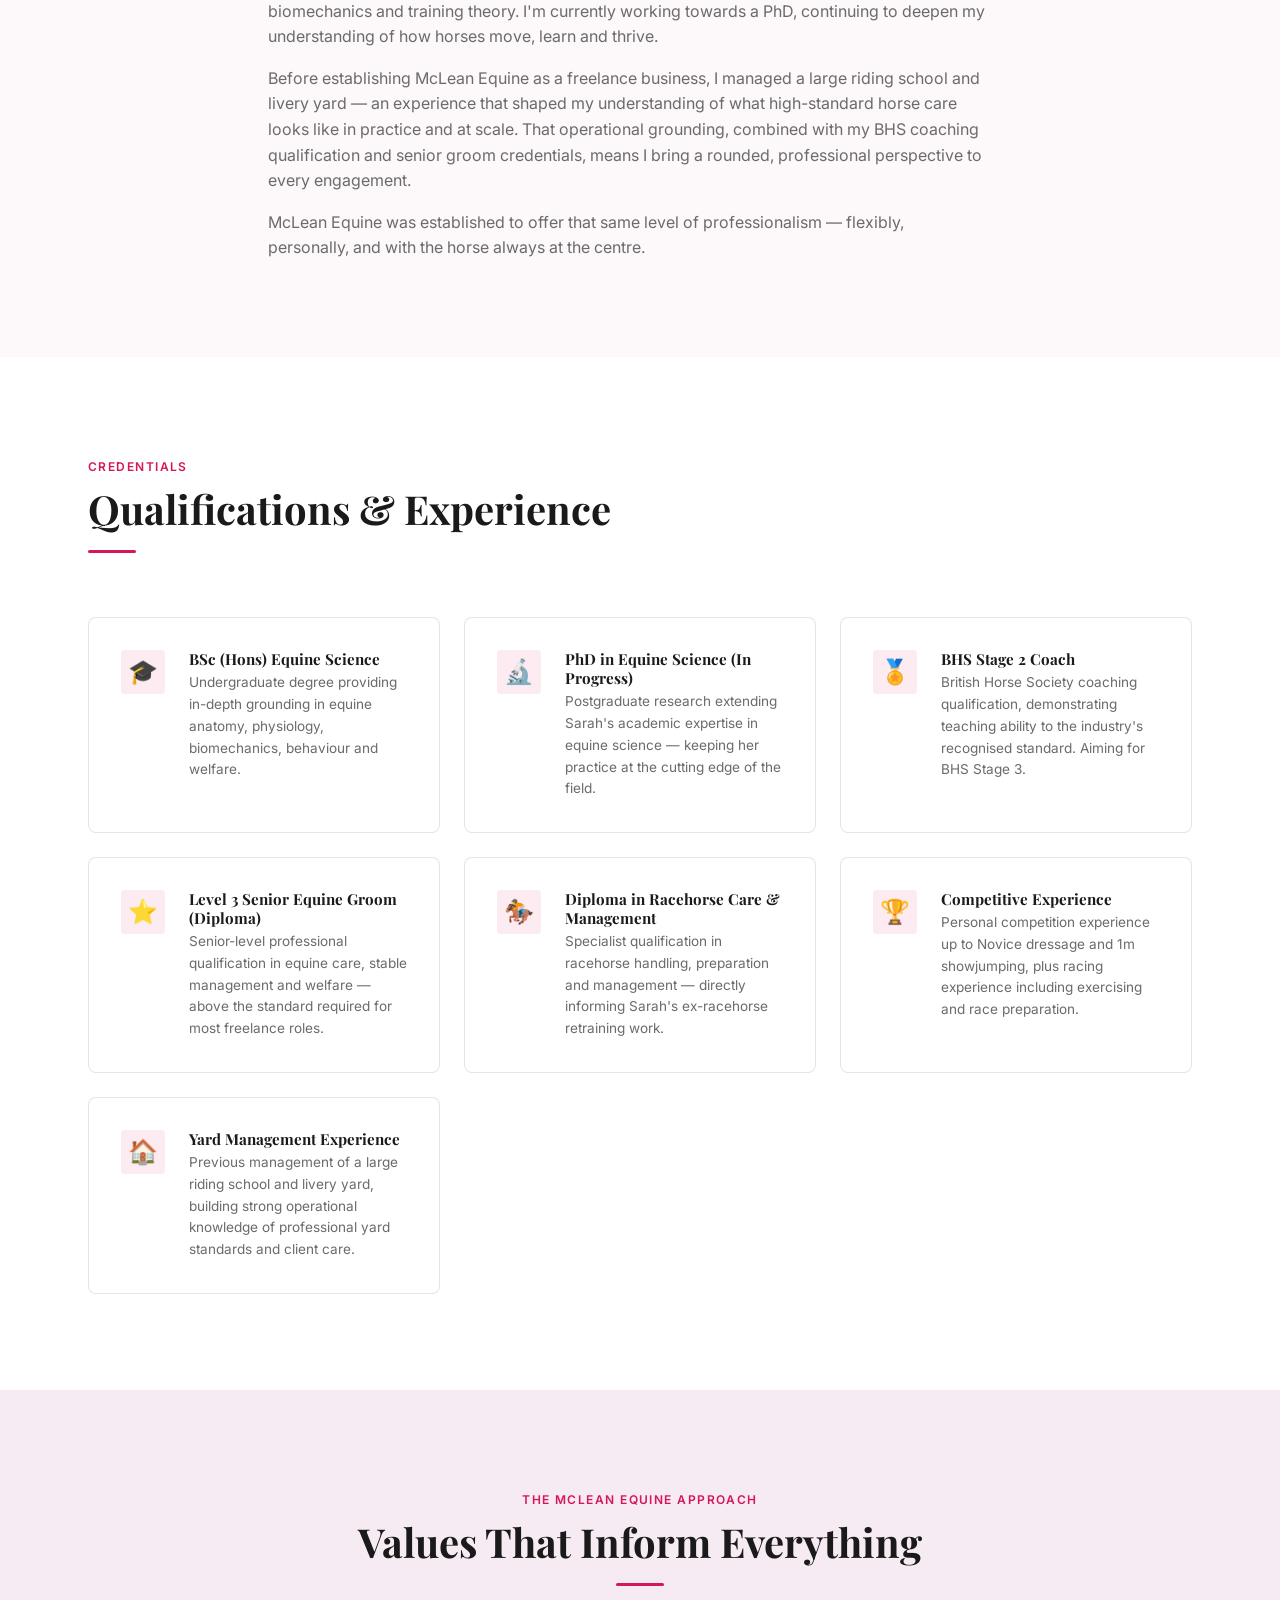
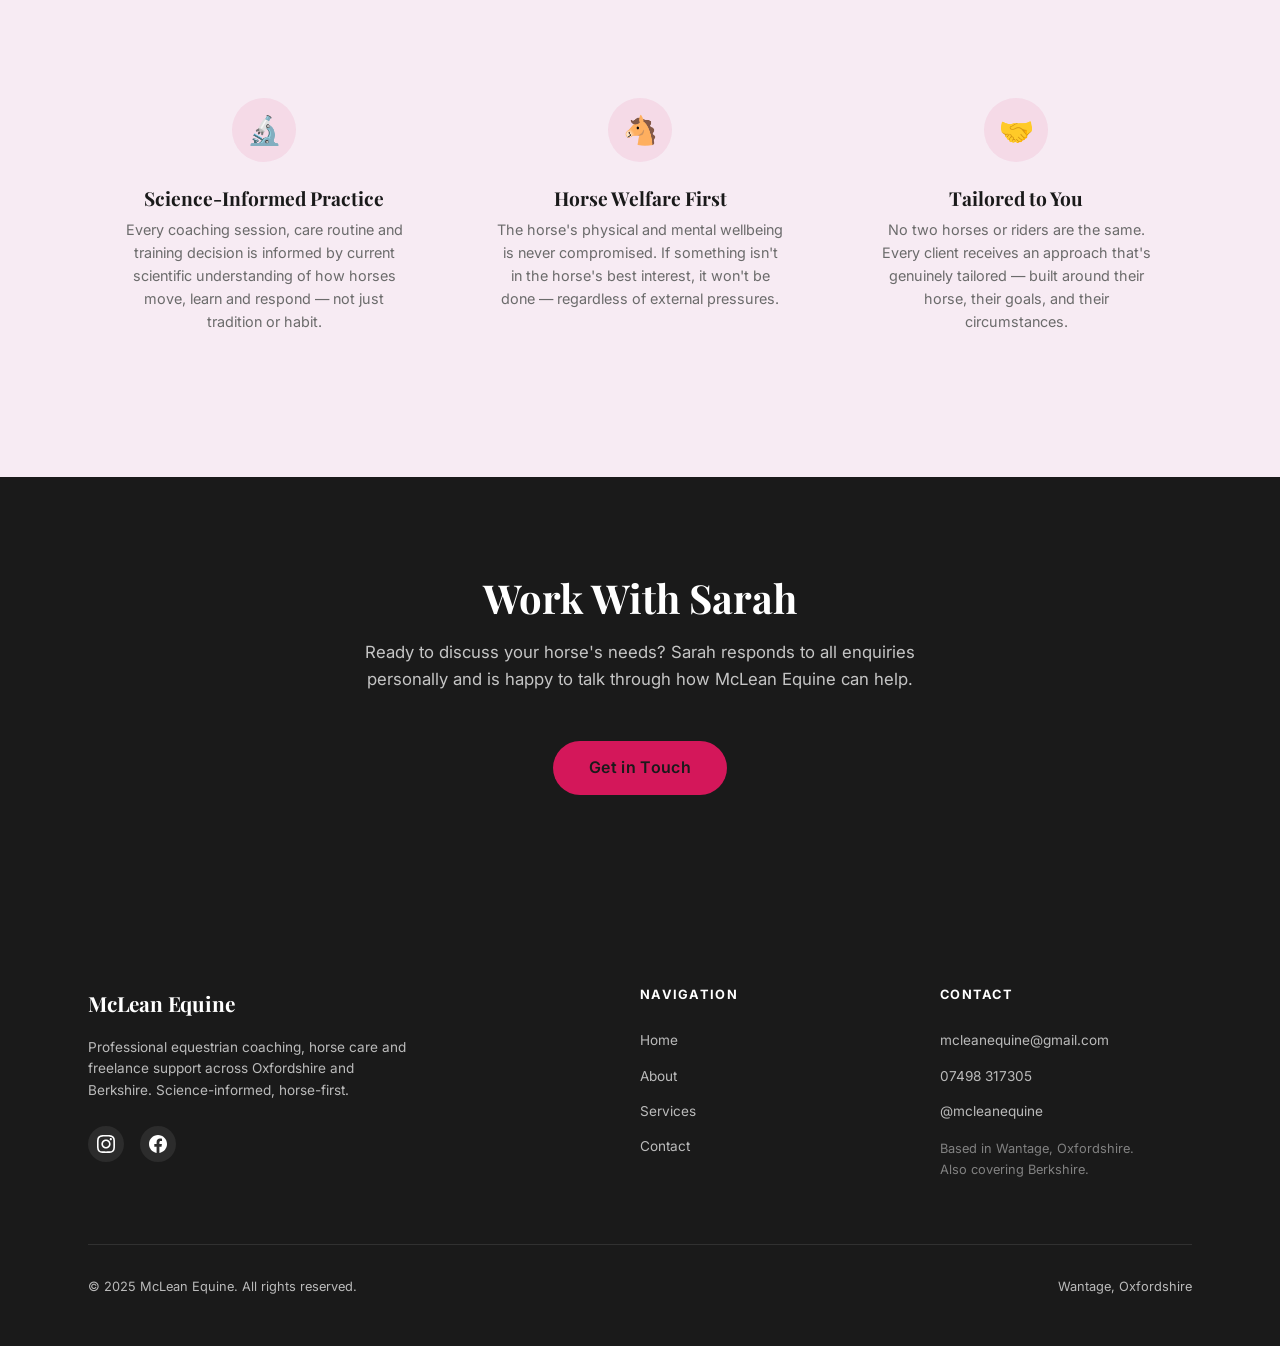
==== commit e9d482d4: "Hide Case Studies nav links and section from all pages Agent-Logs-Url: https://github.com/Jadam00/Mc" ====
--- a/about.html
+++ b/about.html
@@ -38,7 +38,7 @@
         <li><a href="index.html">Home</a></li>
         <li><a href="about.html">About</a></li>
         <li><a href="services.html">Services</a></li>
-        <li><a href="case-studies.html">Case Studies</a></li>
+        <li style="display:none"><a href="case-studies.html">Case Studies</a></li>
         <li><a href="contact.html" class="nav-cta">Contact</a></li>
       </ul>
     </nav>
@@ -229,7 +229,7 @@
             <li><a href="index.html">Home</a></li>
             <li><a href="about.html">About</a></li>
             <li><a href="services.html">Services</a></li>
-            <li><a href="case-studies.html">Case Studies</a></li>
+            <li style="display:none"><a href="case-studies.html">Case Studies</a></li>
             <li><a href="contact.html">Contact</a></li>
           </ul>
         </div>
--- a/css/style.css
+++ b/css/style.css
@@ -7,17 +7,17 @@
    ------------------------------------------------------------ */
 :root {
   /* Colours */
-  --color-green:      #2C4A3E;
-  --color-green-dark: #1e3329;
-  --color-charcoal:   #2D2D2D;
-  --color-cream:      #F5F0E8;
-  --color-cream-dark: #ede7d9;
-  --color-sage:       #8BAD9A;
-  --color-gold:       #C9A96E;
-  --color-gold-dark:  #b8934f;
+  --color-black:      #1A1A1A;
+  --color-black-dark: #0D0D0D;
+  --color-charcoal:   #1A1A1A;
+  --color-cream:      #FDF8FA;
+  --color-cream-dark: #F7EBF3;
+  --color-pink-mid:   #E87DB8;
+  --color-pink:       #D4175A;
+  --color-pink-dark:  #B0104B;
   --color-white:      #FFFFFF;
   --color-text-light: #6b6b6b;
-  --color-border:     rgba(44, 74, 62, 0.15);
+  --color-border:     rgba(0, 0, 0, 0.1);
 
   /* Typography */
   --font-heading: 'Playfair Display', Georgia, serif;
@@ -93,7 +93,7 @@
   top: -100%;
   left: 0;
   padding: var(--space-xs) var(--space-sm);
-  background: var(--color-gold);
+  background: var(--color-pink);
   color: var(--color-charcoal);
   font-weight: 600;
   z-index: 9999;
@@ -129,7 +129,7 @@
   font-weight: 600;
   letter-spacing: 0.12em;
   text-transform: uppercase;
-  color: var(--color-gold);
+  color: var(--color-pink);
   margin-bottom: var(--space-xs);
 }
 
@@ -145,7 +145,7 @@
 .section-rule {
   width: 48px;
   height: 3px;
-  background: var(--color-gold);
+  background: var(--color-pink);
   border-radius: var(--radius-full);
   margin: var(--space-sm) 0 var(--space-md);
 }
@@ -177,7 +177,7 @@
 .bg-white      { background: var(--color-white); }
 .bg-cream      { background: var(--color-cream); }
 .bg-cream-dark { background: var(--color-cream-dark); }
-.bg-green      { background: var(--color-green); color: var(--color-white); }
+.bg-green      { background: var(--color-black); color: var(--color-white); }
 
 .text-center { text-align: center; }
 
@@ -200,18 +200,18 @@
 }
 
 .btn:focus-visible {
-  outline: 3px solid var(--color-gold);
+  outline: 3px solid var(--color-pink);
   outline-offset: 3px;
 }
 
 .btn:active { transform: translateY(1px); }
 
 .btn-primary {
-  background: var(--color-gold);
+  background: var(--color-pink);
   color: var(--color-charcoal);
 }
 .btn-primary:hover {
-  background: var(--color-gold-dark);
+  background: var(--color-pink-dark);
   box-shadow: var(--shadow-md);
 }
 
@@ -227,23 +227,23 @@
 
 .btn-outline {
   background: transparent;
-  color: var(--color-green);
-  border: 2px solid var(--color-green);
+  color: var(--color-black);
+  border: 2px solid var(--color-black);
 }
 .btn-outline:hover {
-  background: var(--color-green);
+  background: var(--color-black);
   color: var(--color-white);
 }
 
 .btn-ghost {
   background: transparent;
-  color: var(--color-gold);
+  color: var(--color-pink);
   padding-left: 0;
   padding-right: 0;
   border-radius: 0;
   border-bottom: 2px solid transparent;
 }
-.btn-ghost:hover { border-bottom-color: var(--color-gold); }
+.btn-ghost:hover { border-bottom-color: var(--color-pink); }
 
 .btn-lg { padding: 0.9rem 2.25rem; font-size: 1rem; }
 .btn-sm { padding: 0.5rem 1.25rem; font-size: 0.8rem; }
@@ -260,7 +260,7 @@
   top: 0;
   z-index: 100;
   height: var(--header-height);
-  background: var(--color-green);
+  background: var(--color-black);
   transition: box-shadow var(--transition-base);
 }
 
@@ -311,7 +311,7 @@
   flex-direction: column;
   position: fixed;
   inset: var(--header-height) 0 0 0;
-  background: var(--color-green-dark);
+  background: var(--color-black-dark);
   padding: var(--space-lg);
   gap: 0;
   overflow-y: auto;
@@ -334,7 +334,7 @@
 
 .nav-links li a:hover,
 .nav-links li a.active {
-  color: var(--color-gold);
+  color: var(--color-pink);
   padding-left: var(--space-xs);
 }
 
@@ -342,13 +342,13 @@
   display: inline-flex;
   margin-top: var(--space-sm);
   padding: 0.6rem 1.5rem;
-  background: var(--color-gold);
+  background: var(--color-pink);
   color: var(--color-charcoal);
   border-radius: var(--radius-full);
   font-weight: 600;
   border-bottom: none;
 }
-.nav-links li a.nav-cta:hover { background: var(--color-gold-dark); padding-left: 1.5rem; }
+.nav-links li a.nav-cta:hover { background: var(--color-pink-dark); padding-left: 1.5rem; }
 
 @media (min-width: 768px) {
   .nav-links {
@@ -409,7 +409,7 @@
 }
 
 .nav-toggle:focus-visible {
-  outline: 2px solid var(--color-gold);
+  outline: 2px solid var(--color-pink);
   outline-offset: 4px;
   border-radius: var(--radius-sm);
 }
@@ -423,10 +423,10 @@
    ------------------------------------------------------------ */
 .hero {
   position: relative;
-  min-height: 90vh;
-  display: flex;
-  align-items: center;
-  background-color: var(--color-green-dark);
+  min-height: 25rem;
+  display: flex;
+  align-items: center;
+  background-color: var(--color-black-dark);
   background-image: url('../assets/images/SarahWithHorseAndKid.jpg');
   background-size: cover;
   background-position: center;
@@ -438,7 +438,7 @@
   position: absolute;
   inset: 0;
   /* Dark overlay to ensure hero text remains legible over the photo background */
-  background: rgba(15, 35, 25, 0.58);
+  background: rgba(0, 0, 0, 0.55);
   z-index: 0;
   pointer-events: none;
 }
@@ -467,7 +467,7 @@
   font-weight: 600;
   letter-spacing: 0.15em;
   text-transform: uppercase;
-  color: var(--color-sage);
+  color: var(--color-pink-mid);
   margin-bottom: var(--space-sm);
 }
 
@@ -480,7 +480,7 @@
   margin-bottom: var(--space-md);
 }
 
-.hero-title .highlight { color: var(--color-gold); }
+.hero-title .highlight { color: var(--color-pink); }
 
 .hero-subtitle {
   font-size: clamp(1rem, 1.5vw, 1.2rem);
@@ -498,7 +498,7 @@
 
 /* Page hero (inner pages) */
 .page-hero {
-  background: var(--color-green);
+  background: var(--color-black);
   padding-block: var(--space-3xl) calc(var(--space-3xl) - var(--space-md));
 }
 
@@ -513,7 +513,7 @@
   color: rgba(255,255,255,0.55);
   transition: color var(--transition-fast);
 }
-.page-hero .breadcrumb a:hover { color: var(--color-gold); }
+.page-hero .breadcrumb a:hover { color: var(--color-pink); }
 
 .page-hero h1 {
   color: var(--color-white);
@@ -559,7 +559,7 @@
   display: flex;
   align-items: center;
   justify-content: center;
-  background: linear-gradient(160deg, var(--color-green) 0%, #3a6150 50%, var(--color-green-dark) 100%);
+  background: linear-gradient(160deg, var(--color-black) 0%, #2d1520 50%, var(--color-black-dark) 100%);
   border-radius: var(--radius-lg);
   position: relative;
   overflow: hidden;
@@ -569,7 +569,7 @@
   content: '';
   position: absolute;
   inset: 0;
-  background: radial-gradient(ellipse at 70% 40%, rgba(201,169,110,0.18) 0%, transparent 70%);
+  background: radial-gradient(ellipse at 70% 40%, rgba(212,23,90,0.18) 0%, transparent 70%);
 }
 
 .brand-intro-visual svg {
@@ -615,7 +615,7 @@
 .service-card-icon {
   width: 52px;
   height: 52px;
-  background: linear-gradient(135deg, var(--color-green) 0%, var(--color-sage) 100%);
+  background: linear-gradient(135deg, var(--color-black) 0%, var(--color-pink-mid) 100%);
   border-radius: var(--radius-md);
   display: flex;
   align-items: center;
@@ -641,11 +641,11 @@
 .service-card .btn-ghost {
   font-size: 0.85rem;
   font-weight: 600;
-  color: var(--color-green);
+  color: var(--color-pink);
   align-self: flex-start;
   border-bottom-color: transparent;
 }
-.service-card .btn-ghost:hover { border-bottom-color: var(--color-green); }
+.service-card .btn-ghost:hover { border-bottom-color: var(--color-pink); }
 
 /* Services page full sections */
 .service-section {
@@ -673,7 +673,7 @@
 .service-meta .service-icon-lg {
   width: 72px;
   height: 72px;
-  background: linear-gradient(135deg, var(--color-green) 0%, var(--color-sage) 100%);
+  background: linear-gradient(135deg, var(--color-black) 0%, var(--color-pink-mid) 100%);
   border-radius: var(--radius-lg);
   display: flex;
   align-items: center;
@@ -687,7 +687,7 @@
 .service-body h3 {
   font-size: 1rem;
   font-weight: 600;
-  color: var(--color-green);
+  color: var(--color-black);
   text-transform: uppercase;
   letter-spacing: 0.06em;
   margin-top: var(--space-lg);
@@ -723,13 +723,13 @@
   top: 0.7rem;
   width: 6px;
   height: 6px;
-  background: var(--color-gold);
+  background: var(--color-pink);
   border-radius: 50%;
 }
 
 .enquire-nudge {
   background: var(--color-cream-dark);
-  border-left: 4px solid var(--color-gold);
+  border-left: 4px solid var(--color-pink);
   border-radius: 0 var(--radius-md) var(--radius-md) 0;
   padding: var(--space-md) var(--space-lg);
   margin-top: var(--space-lg);
@@ -758,7 +758,7 @@
   width: 64px;
   height: 64px;
   margin: 0 auto var(--space-md);
-  background: rgba(44,74,62,0.08);
+  background: rgba(212,23,90,0.08);
   border-radius: 50%;
   display: flex;
   align-items: center;
@@ -803,8 +803,8 @@
   font-weight: 700;
   letter-spacing: 0.1em;
   text-transform: uppercase;
-  color: var(--color-gold-dark);
-  background: rgba(201,169,110,0.12);
+  color: var(--color-pink-dark);
+  background: rgba(212,23,90,0.10);
   padding: 0.3rem 0.75rem;
   border-radius: var(--radius-full);
   margin-bottom: var(--space-sm);
@@ -861,7 +861,7 @@
   font-family: var(--font-heading);
   font-size: 4rem;
   font-weight: 700;
-  color: rgba(44,74,62,0.12);
+  color: rgba(0,0,0,0.08);
   line-height: 1;
   flex-shrink: 0;
 }
@@ -883,7 +883,7 @@
   font-weight: 700;
   text-transform: uppercase;
   letter-spacing: 0.08em;
-  color: var(--color-green);
+  color: var(--color-black);
   margin-bottom: var(--space-xs);
   margin-top: var(--space-lg);
 }
@@ -898,7 +898,7 @@
 }
 
 .case-outcome {
-  background: var(--color-green);
+  background: var(--color-black);
   color: var(--color-white);
   border-radius: var(--radius-lg);
   padding: var(--space-lg);
@@ -909,7 +909,7 @@
   font-size: 0.85rem;
   text-transform: uppercase;
   letter-spacing: 0.08em;
-  color: var(--color-sage);
+  color: var(--color-pink-mid);
   margin-bottom: var(--space-sm);
 }
 
@@ -1002,7 +1002,7 @@
   display: flex;
   align-items: center;
   justify-content: center;
-  background: linear-gradient(160deg, var(--color-green) 0%, #3a6150 40%, var(--color-green-dark) 100%);
+  background: linear-gradient(160deg, var(--color-black) 0%, #2d1520 40%, var(--color-black-dark) 100%);
   position: relative;
   overflow: hidden;
 }
@@ -1011,7 +1011,7 @@
   content: '';
   position: absolute;
   inset: 0;
-  background: radial-gradient(ellipse at 40% 30%, rgba(201,169,110,0.2) 0%, transparent 65%);
+  background: radial-gradient(ellipse at 40% 30%, rgba(212,23,90,0.2) 0%, transparent 65%);
 }
 
 .about-image-visual svg {
@@ -1027,8 +1027,8 @@
   bottom: var(--space-lg);
   left: var(--space-lg);
   right: var(--space-lg);
-  background: rgba(30,51,41,0.85);
-  border-left: 3px solid var(--color-gold);
+  background: rgba(0,0,0,0.80);
+  border-left: 3px solid var(--color-pink);
   border-radius: 0 var(--radius-md) var(--radius-md) 0;
   padding: var(--space-md);
   color: var(--color-white);
@@ -1070,7 +1070,7 @@
   flex-shrink: 0;
   width: 44px;
   height: 44px;
-  background: rgba(44,74,62,0.08);
+  background: rgba(212,23,90,0.08);
   border-radius: var(--radius-sm);
   display: flex;
   align-items: center;
@@ -1105,7 +1105,7 @@
 .contact-icon {
   width: 48px;
   height: 48px;
-  background: var(--color-green);
+  background: var(--color-black);
   border-radius: var(--radius-md);
   display: flex;
   align-items: center;
@@ -1114,13 +1114,13 @@
   flex-shrink: 0;
 }
 
-.contact-method-text h4 { font-size: 0.9rem; margin-bottom: 0.2rem; color: var(--color-green); }
+.contact-method-text h4 { font-size: 0.9rem; margin-bottom: 0.2rem; color: var(--color-black); }
 .contact-method-text a {
   font-weight: 500;
   color: var(--color-charcoal);
   transition: color var(--transition-fast);
 }
-.contact-method-text a:hover { color: var(--color-gold-dark); }
+.contact-method-text a:hover { color: var(--color-pink-dark); }
 .contact-method-text p { font-size: 0.85rem; color: var(--color-text-light); max-width: none; }
 
 /* ------------------------------------------------------------
@@ -1150,10 +1150,10 @@
   transition: color var(--transition-fast);
 }
 
-.faq-question:hover { color: var(--color-green); }
+.faq-question:hover { color: var(--color-pink); }
 
 .faq-question:focus-visible {
-  outline: 2px solid var(--color-gold);
+  outline: 2px solid var(--color-pink);
   outline-offset: 2px;
   border-radius: var(--radius-sm);
 }
@@ -1163,7 +1163,7 @@
   height: 20px;
   flex-shrink: 0;
   transition: transform var(--transition-base);
-  color: var(--color-sage);
+  color: var(--color-pink-mid);
 }
 
 .faq-item.is-open .faq-chevron { transform: rotate(180deg); }
@@ -1190,7 +1190,7 @@
    CTA section
    ------------------------------------------------------------ */
 .cta-section {
-  background: var(--color-green);
+  background: var(--color-black);
   text-align: center;
   padding-block: var(--space-3xl);
 }
@@ -1253,7 +1253,7 @@
   justify-content: center;
   transition: background var(--transition-fast);
 }
-.footer-socials a:hover { background: var(--color-gold); }
+.footer-socials a:hover { background: var(--color-pink); }
 .footer-socials svg { width: 18px; height: 18px; fill: currentColor; color: var(--color-white); }
 
 .footer-col h4 {
@@ -1267,7 +1267,7 @@
 
 .footer-col ul { display: flex; flex-direction: column; gap: 0.6rem; }
 .footer-col ul li a { font-size: 0.85rem; transition: color var(--transition-fast); }
-.footer-col ul li a:hover { color: var(--color-gold); }
+.footer-col ul li a:hover { color: var(--color-pink); }
 
 .footer-bottom {
   border-top: 1px solid rgba(255,255,255,0.1);
@@ -1320,7 +1320,7 @@
 /* Focus visible for interactive elements */
 a:focus-visible,
 button:focus-visible {
-  outline: 3px solid var(--color-gold);
+  outline: 3px solid var(--color-pink);
   outline-offset: 3px;
   border-radius: var(--radius-sm);
 }
